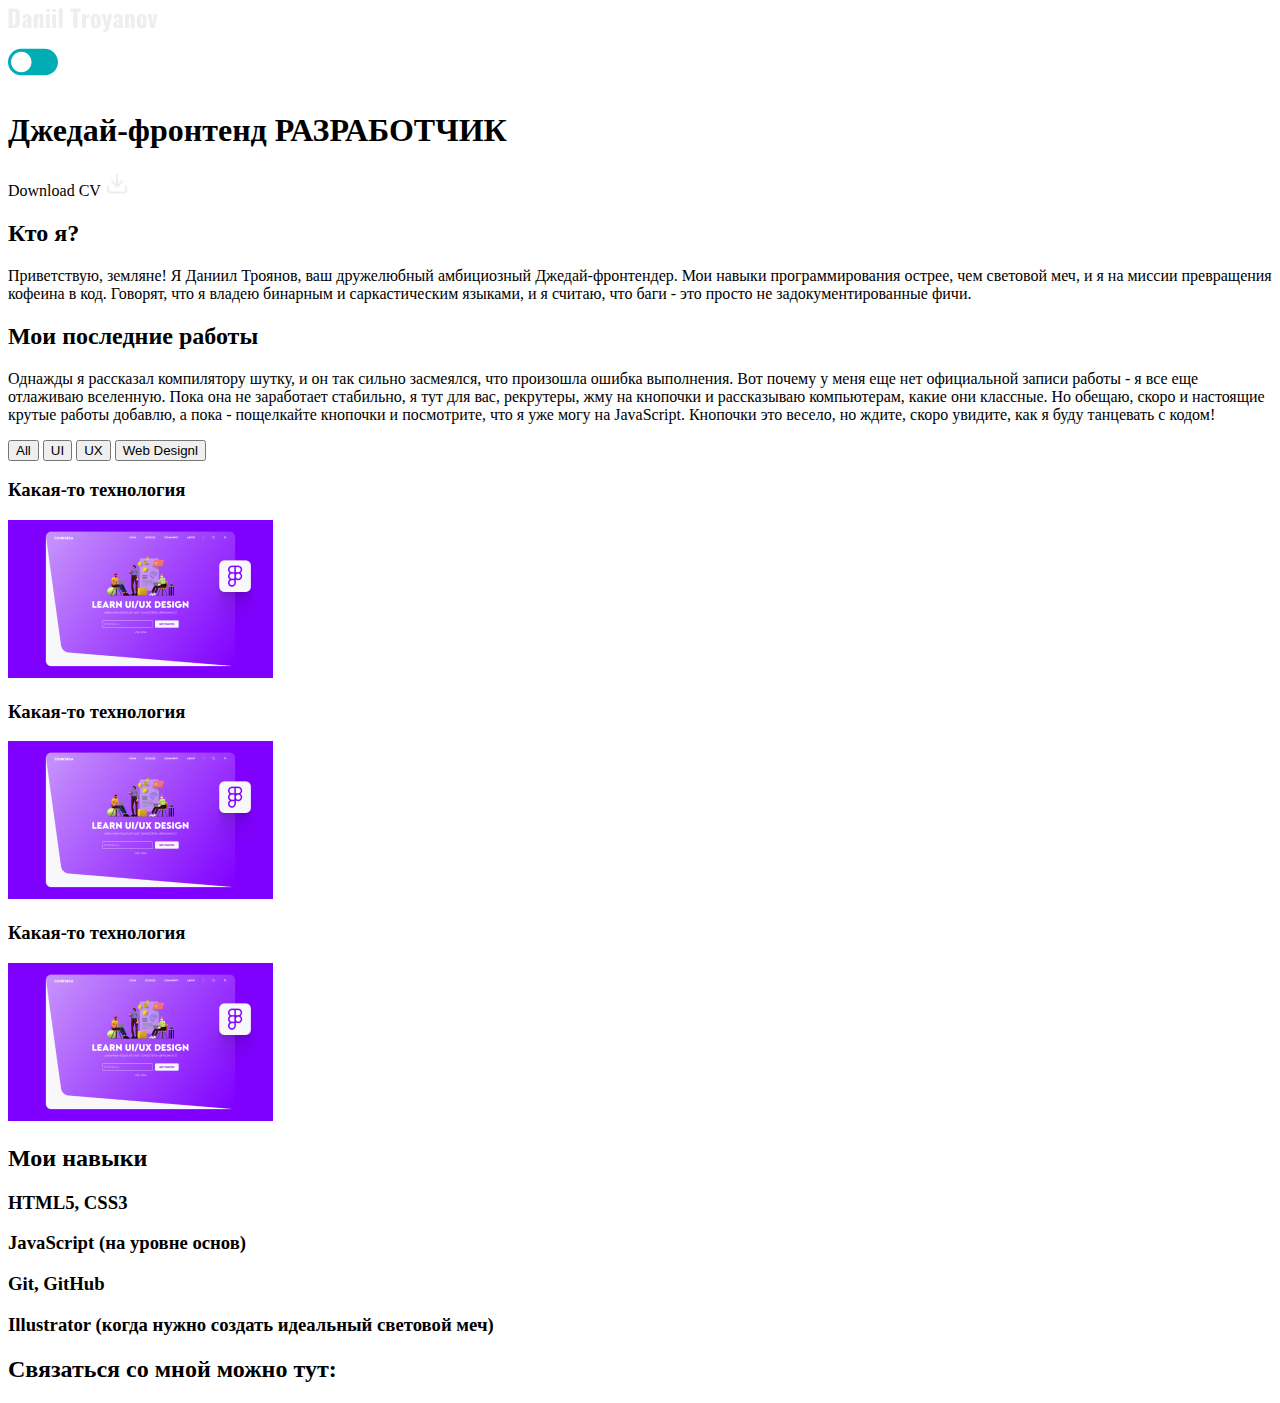
==== index.html @ 3c34bb71 "fix: edit errors validator" ====
<!DOCTYPE html>
<html lang="en">
  <head>
    <meta charset="UTF-8">
    <meta name="viewport" content="width=device-width, initial-scale=1.0">
    <title>Daniil Troyanov</title>
  </head>
  <body>
    <header class="header">
      <div class="container">
        <div class="header__top">
          <div class="header__logo">
              <svg
                class="header__logo-img"
                width="150"
                height="25"
                viewBox="0 0 150 25"
                fill="none"
                xmlns="http://www.w3.org/2000/svg"
              >
                <path
                  d="M0.44 20V0.559999H5.36C7.056 0.559999 8.376 0.775999 9.32 1.208C10.264 1.624 10.928 2.288 11.312 3.2C11.696 4.096 11.888 5.264 11.888 6.704V13.76C11.888 15.216 11.696 16.408 11.312 17.336C10.928 18.248 10.264 18.92 9.32 19.352C8.392 19.784 7.088 20 5.408 20H0.44ZM4.736 17.024H5.408C6.064 17.024 6.536 16.928 6.824 16.736C7.112 16.544 7.288 16.256 7.352 15.872C7.432 15.488 7.472 15.008 7.472 14.432V5.96C7.472 5.384 7.424 4.92 7.328 4.568C7.248 4.216 7.064 3.96 6.776 3.8C6.488 3.64 6.024 3.56 5.384 3.56H4.736V17.024ZM17.1425 20.24C16.4385 20.24 15.8465 20.072 15.3665 19.736C14.8865 19.4 14.5265 18.976 14.2865 18.464C14.0465 17.936 13.9265 17.4 13.9265 16.856C13.9265 15.992 14.0945 15.264 14.4305 14.672C14.7825 14.08 15.2385 13.584 15.7985 13.184C16.3585 12.784 16.9745 12.448 17.6465 12.176C18.3185 11.888 18.9825 11.632 19.6385 11.408V10.016C19.6385 9.776 19.6145 9.568 19.5665 9.392C19.5185 9.2 19.4385 9.056 19.3265 8.96C19.2145 8.848 19.0465 8.792 18.8225 8.792C18.5985 8.792 18.4225 8.84 18.2945 8.936C18.1825 9.032 18.1025 9.168 18.0545 9.344C18.0065 9.504 17.9745 9.688 17.9585 9.896L17.8625 10.904L14.2145 10.76C14.2945 9.096 14.7345 7.872 15.5345 7.088C16.3505 6.288 17.5665 5.888 19.1825 5.888C20.5905 5.888 21.6385 6.28 22.3265 7.064C23.0305 7.832 23.3825 8.832 23.3825 10.064V16.544C23.3825 17.12 23.3905 17.624 23.4065 18.056C23.4385 18.488 23.4705 18.864 23.5025 19.184C23.5505 19.504 23.5905 19.776 23.6225 20H20.1185C20.0705 19.632 20.0145 19.232 19.9505 18.8C19.8865 18.368 19.8385 18.112 19.8065 18.032C19.6465 18.608 19.3425 19.12 18.8945 19.568C18.4625 20.016 17.8785 20.24 17.1425 20.24ZM18.5345 17.6C18.6945 17.6 18.8385 17.568 18.9665 17.504C19.1105 17.44 19.2385 17.352 19.3505 17.24C19.4625 17.128 19.5585 17.016 19.6385 16.904V13.112C19.3185 13.304 19.0225 13.504 18.7505 13.712C18.4785 13.904 18.2465 14.12 18.0545 14.36C17.8625 14.6 17.7105 14.864 17.5985 15.152C17.5025 15.424 17.4545 15.736 17.4545 16.088C17.4545 16.552 17.5505 16.92 17.7425 17.192C17.9345 17.464 18.1985 17.6 18.5345 17.6ZM25.7006 20V6.128H29.6126V7.52C30.1246 7.008 30.6526 6.608 31.1966 6.32C31.7566 6.032 32.3406 5.888 32.9486 5.888C33.5246 5.888 33.9966 6.032 34.3646 6.32C34.7486 6.592 35.0366 6.976 35.2286 7.472C35.4206 7.952 35.5166 8.504 35.5166 9.128V20H31.6286V9.68C31.6286 9.344 31.5726 9.088 31.4606 8.912C31.3486 8.736 31.1406 8.648 30.8366 8.648C30.6766 8.648 30.4846 8.696 30.2606 8.792C30.0526 8.872 29.8366 8.992 29.6126 9.152V20H25.7006ZM37.8886 20V6.128H41.8006V20H37.8886ZM37.8646 3.776V1.064H41.8006V3.776H37.8646ZM44.2402 20V6.128H48.1522V20H44.2402ZM44.2162 3.776V1.064H48.1522V3.776H44.2162ZM50.7358 20V0.559999H54.6238V20H50.7358ZM65.2623 20V3.752H62.3343V0.559999H72.4863V3.752H69.5823V20H65.2623ZM74.0298 20V6.128H77.9418V8.432C78.3898 7.632 78.8378 7.024 79.2858 6.608C79.7338 6.176 80.2778 5.96 80.9178 5.96C81.0458 5.96 81.1578 5.968 81.2538 5.984C81.3498 5.984 81.4378 6 81.5178 6.032V9.92C81.3418 9.84 81.1418 9.776 80.9178 9.728C80.7098 9.664 80.4858 9.632 80.2458 9.632C79.7978 9.632 79.3818 9.752 78.9978 9.992C78.6138 10.232 78.2618 10.56 77.9418 10.976V20H74.0298ZM87.7293 20.24C86.7373 20.24 85.8733 20.072 85.1373 19.736C84.4173 19.4 83.8573 18.896 83.4573 18.224C83.0733 17.552 82.8813 16.712 82.8813 15.704V10.424C82.8813 9.416 83.0733 8.576 83.4573 7.904C83.8573 7.232 84.4173 6.728 85.1373 6.392C85.8733 6.056 86.7373 5.888 87.7293 5.888C88.7213 5.888 89.5773 6.056 90.2973 6.392C91.0333 6.728 91.6013 7.232 92.0013 7.904C92.4013 8.576 92.6013 9.416 92.6013 10.424V15.704C92.6013 16.712 92.4013 17.552 92.0013 18.224C91.6013 18.896 91.0333 19.4 90.2973 19.736C89.5773 20.072 88.7213 20.24 87.7293 20.24ZM87.7533 17.648C88.0093 17.648 88.2093 17.584 88.3533 17.456C88.4973 17.312 88.5933 17.12 88.6413 16.88C88.7053 16.624 88.7373 16.32 88.7373 15.968V10.16C88.7373 9.808 88.7053 9.512 88.6413 9.272C88.5933 9.016 88.4973 8.824 88.3533 8.696C88.2093 8.552 88.0093 8.48 87.7533 8.48C87.4973 8.48 87.2973 8.552 87.1533 8.696C87.0093 8.824 86.9053 9.016 86.8413 9.272C86.7773 9.512 86.7453 9.808 86.7453 10.16V15.968C86.7453 16.32 86.7773 16.624 86.8413 16.88C86.9053 17.12 87.0093 17.312 87.1533 17.456C87.2973 17.584 87.4973 17.648 87.7533 17.648ZM95.1549 24.032V21.32C95.6509 21.32 96.0589 21.288 96.3789 21.224C96.7149 21.16 96.9629 21.04 97.1229 20.864C97.2989 20.688 97.3869 20.448 97.3869 20.144C97.3869 19.872 97.3389 19.544 97.2429 19.16C97.1469 18.76 97.0269 18.312 96.8829 17.816L93.6189 6.128H97.2909L99.0429 14.144L100.363 6.128H104.059L100.867 20.336C100.659 21.296 100.331 22.04 99.8829 22.568C99.4349 23.112 98.8829 23.488 98.2269 23.696C97.5869 23.92 96.8589 24.032 96.0429 24.032H95.1549ZM108.385 20.24C107.681 20.24 107.089 20.072 106.609 19.736C106.129 19.4 105.769 18.976 105.529 18.464C105.289 17.936 105.169 17.4 105.169 16.856C105.169 15.992 105.337 15.264 105.673 14.672C106.025 14.08 106.481 13.584 107.041 13.184C107.601 12.784 108.217 12.448 108.889 12.176C109.561 11.888 110.225 11.632 110.881 11.408V10.016C110.881 9.776 110.857 9.568 110.809 9.392C110.761 9.2 110.681 9.056 110.569 8.96C110.457 8.848 110.289 8.792 110.065 8.792C109.841 8.792 109.665 8.84 109.537 8.936C109.425 9.032 109.345 9.168 109.297 9.344C109.249 9.504 109.217 9.688 109.201 9.896L109.105 10.904L105.457 10.76C105.537 9.096 105.977 7.872 106.777 7.088C107.593 6.288 108.809 5.888 110.425 5.888C111.833 5.888 112.881 6.28 113.569 7.064C114.273 7.832 114.625 8.832 114.625 10.064V16.544C114.625 17.12 114.633 17.624 114.649 18.056C114.681 18.488 114.713 18.864 114.745 19.184C114.793 19.504 114.833 19.776 114.865 20H111.361C111.313 19.632 111.257 19.232 111.193 18.8C111.129 18.368 111.081 18.112 111.049 18.032C110.889 18.608 110.585 19.12 110.137 19.568C109.705 20.016 109.121 20.24 108.385 20.24ZM109.777 17.6C109.937 17.6 110.081 17.568 110.209 17.504C110.353 17.44 110.481 17.352 110.593 17.24C110.705 17.128 110.801 17.016 110.881 16.904V13.112C110.561 13.304 110.265 13.504 109.993 13.712C109.721 13.904 109.489 14.12 109.297 14.36C109.105 14.6 108.953 14.864 108.841 15.152C108.745 15.424 108.697 15.736 108.697 16.088C108.697 16.552 108.793 16.92 108.985 17.192C109.177 17.464 109.441 17.6 109.777 17.6ZM116.943 20V6.128H120.855V7.52C121.367 7.008 121.895 6.608 122.439 6.32C122.999 6.032 123.583 5.888 124.191 5.888C124.767 5.888 125.239 6.032 125.607 6.32C125.991 6.592 126.279 6.976 126.471 7.472C126.663 7.952 126.759 8.504 126.759 9.128V20H122.871V9.68C122.871 9.344 122.815 9.088 122.703 8.912C122.591 8.736 122.383 8.648 122.079 8.648C121.919 8.648 121.727 8.696 121.503 8.792C121.295 8.872 121.079 8.992 120.855 9.152V20H116.943ZM133.667 20.24C132.675 20.24 131.811 20.072 131.075 19.736C130.355 19.4 129.795 18.896 129.395 18.224C129.011 17.552 128.819 16.712 128.819 15.704V10.424C128.819 9.416 129.011 8.576 129.395 7.904C129.795 7.232 130.355 6.728 131.075 6.392C131.811 6.056 132.675 5.888 133.667 5.888C134.659 5.888 135.515 6.056 136.235 6.392C136.971 6.728 137.539 7.232 137.939 7.904C138.339 8.576 138.539 9.416 138.539 10.424V15.704C138.539 16.712 138.339 17.552 137.939 18.224C137.539 18.896 136.971 19.4 136.235 19.736C135.515 20.072 134.659 20.24 133.667 20.24ZM133.691 17.648C133.947 17.648 134.147 17.584 134.291 17.456C134.435 17.312 134.531 17.12 134.579 16.88C134.643 16.624 134.675 16.32 134.675 15.968V10.16C134.675 9.808 134.643 9.512 134.579 9.272C134.531 9.016 134.435 8.824 134.291 8.696C134.147 8.552 133.947 8.48 133.691 8.48C133.435 8.48 133.235 8.552 133.091 8.696C132.947 8.824 132.843 9.016 132.779 9.272C132.715 9.512 132.683 9.808 132.683 10.16V15.968C132.683 16.32 132.715 16.624 132.779 16.88C132.843 17.12 132.947 17.312 133.091 17.456C133.235 17.584 133.435 17.648 133.691 17.648ZM142.508 20L139.724 6.128H143.468L144.62 14.984L145.676 6.128H149.42L146.564 20H142.508Z"
                  fill="#EEEEEE"
                />
              </svg>
          </div>
          <nav class="header__nav">
     
          </nav>
          <div class="header__theme-switcher">
            <svg
              class="header__theme-icon"
              fill="#00ADB5"
              height="50px"
              width="50px"
              version="1.1"
              id="Layer_1"
              xmlns="http://www.w3.org/2000/svg"
              xmlns:xlink="http://www.w3.org/1999/xlink"
              viewBox="0 0 483.5 483.5"
              xml:space="preserve"
            >
              <g id="SVGRepo_bgCarrier" stroke-width="0"></g>
              <g
                id="SVGRepo_tracerCarrier"
                stroke-linecap="round"
                stroke-linejoin="round"
              ></g>
              <g id="SVGRepo_iconCarrier">
                <path
                  d="M354.75,113h-227.5C56.946,113.827,0,171.258,0,241.75s56.946,127.923,127.25,128.731c0,0.019,227.5,0.019,227.5,0.019 c70.993,0,128.75-57.757,128.75-128.75S425.743,113,354.75,113z M128.75,340.5C74.299,340.5,30,296.201,30,241.75 S74.299,143,128.75,143s98.75,44.299,98.75,98.75S183.201,340.5,128.75,340.5z"
                ></path>
              </g>
            </svg>
          </div>
        </div>
      </div>
    </header>
    <main class="main">
      <div class="container">
        <section class="about">
          <h1 class="about__title">
            Джедай&#8209;фронтенд
            <span class="about__title-decoration">РАЗРАБОТЧИК</span>
          </h1>
          <div class="about__link">
   
              Download CV
              <span class="about__link-decoration">
                <svg
                  class="about__link-img"
                  width="24"
                  height="25"
                  viewBox="0 0 24 25"
                  fill="none"
                  xmlns="http://www.w3.org/2000/svg"
                >
                  <path
                    d="M21 15.5V19.5C21 20.0304 20.7893 20.5391 20.4142 20.9142C20.0391 21.2893 19.5304 21.5 19 21.5H5C4.46957 21.5 3.96086 21.2893 3.58579 20.9142C3.21071 20.5391 3 20.0304 3 19.5V15.5"
                    stroke="#EEEEEE"
                    stroke-width="2"
                    stroke-linecap="round"
                    stroke-linejoin="round"
                  />
                  <path
                    d="M7 10.5L12 15.5L17 10.5"
                    stroke="#EEEEEE"
                    stroke-width="2"
                    stroke-linecap="round"
                    stroke-linejoin="round"
                  />
                  <path
                    d="M12 15.5V3.5"
                    stroke="#EEEEEE"
                    stroke-width="2"
                    stroke-linecap="round"
                    stroke-linejoin="round"
                  />
                </svg>
              </span>
          
          </div>
          <div class="about__info">
           
          </div>
        </section>
      </div>
      <div class="container" id="down">
        <section class="bio">
          <h2 class="bio__title">Кто я?</h2>
          <p class="bio__info">Приветствую, земляне! Я Даниил Троянов, ваш дружелюбный амбициозный Джедай&#8209;фронтендер. Мои навыки программирования острее, чем световой меч, и я на миссии превращения кофеина в код. Говорят, что я владею бинарным и саркастическим языками, и я считаю, что баги - это просто не задокументированные фичи.</p>
        </section>
      </div>
      <section class="work">
        <div class="container">
          <h2 class="works__title">
            Мои последние <span class="works__title-decoration">работы</span>
          </h2>
          <p class="works__disc">Однажды я рассказал компилятору шутку, и он так сильно засмеялся, что произошла ошибка выполнения. Вот почему у меня еще нет официальной записи работы - я все еще отлаживаю вселенную. Пока она не заработает стабильно, я тут для вас, рекрутеры, жму на кнопочки и рассказываю компьютерам, какие они классные. Но обещаю, скоро и настоящие крутые работы добавлю, а пока &#8209; <span class="works__dics-decoration">пощелкайте кнопочки</span> и посмотрите, что я уже могу на JavaScript. Кнопочки это весело, но ждите, скоро увидите, как я буду танцевать с кодом!</p>
          <button class="work__btn active" type="button">All</button>
          <button class="work__btn" type="button">UI</button>
          <button class="work__btn" type="button">UX</button>
          <button class="work__btn" type="button">Web Designl</button>
          <div class="works__container">
            <div class="works__container-element">
              <h3 class="works__container-title">Какая-то технология</h3>
              <img src="./img/work1.png" alt="work1">
            </div>
            <div class="works__container-element">
              <h3 class="works__container-title">Какая-то технология</h3>
              <img src="./img/work1.png" alt="work1">
            </div>
            <div class="works__container-element">
              <h3 class="works__container-title">Какая-то технология</h3>
              <img src="./img/work1.png" alt="work1">
            </div>
          </div>
        </div>
      </section>
      <section class="skills">
        <div class="container">
          <h2 class="skills__tiltle">Мои навыки</h2>
          <h3 class="skilss__disc">HTML5, CSS3</h3>
          <div class="skills__info">
            <div class="skills__info-elm"></div>
          </div>
          <h3 class="skilss__disc">JavaScript (на уровне основ)</h3>
          <div class="skills__info">
            <div class="skills__info-elm"></div>
          </div>
          <h3 class="skilss__disc">Git, GitHub</h3>
          <div class="skills__info">
            <div class="skills__info-elm"></div>
          </div>
          <h3 class="skilss__disc">
            Illustrator (когда нужно создать идеальный световой меч)
          </h3>
          <div class="skills__info">
            <div class="skills__info-elm"></div>
          </div>
        </div>
      </section>
    </main>
    <footer class="footer">
      <div class="container">
        <h2 class="footer__title">Связаться со мной можно тут:</h2>
      
      </div>
    </footer>
  </body>
</html>
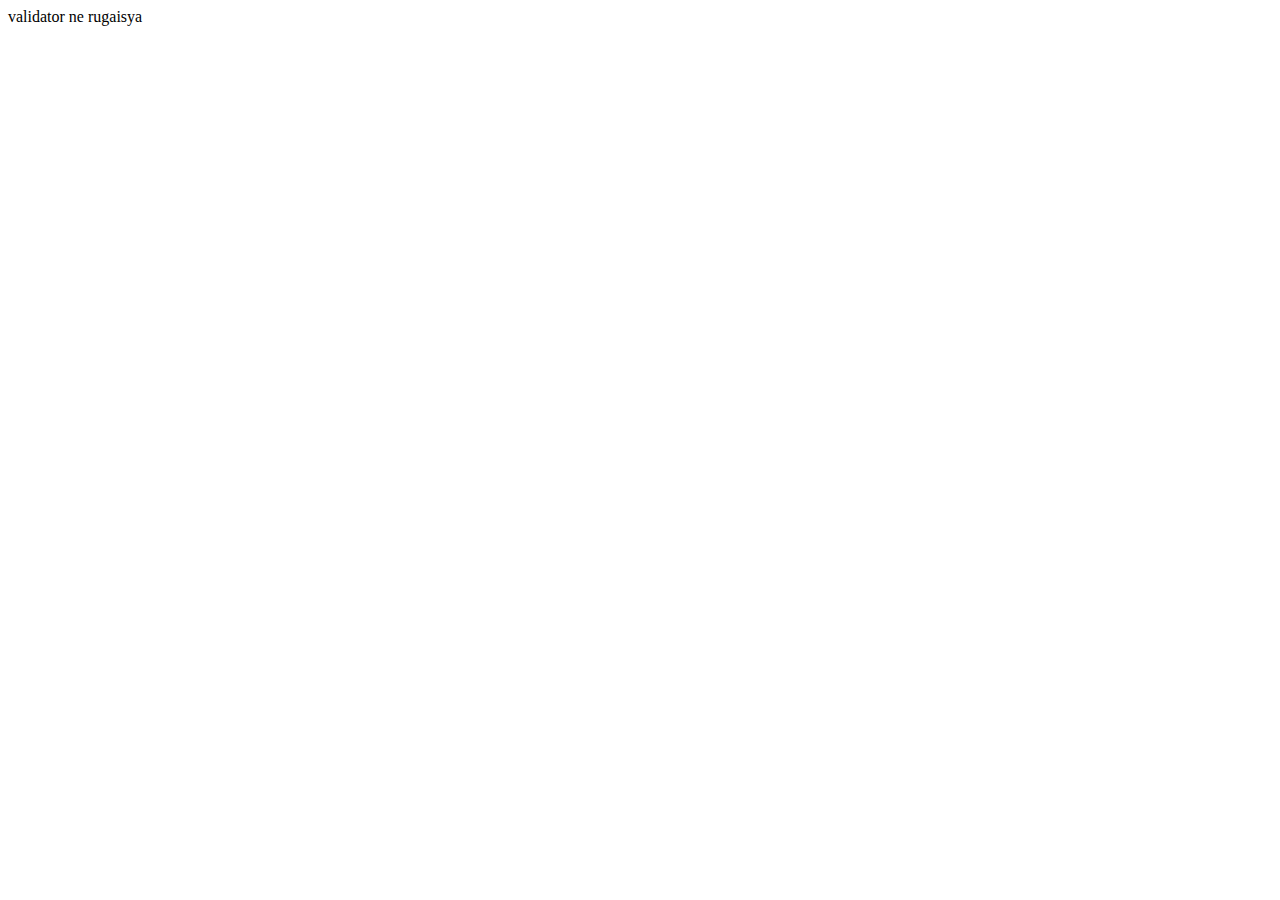
==== commit fbff3624: "fix: edit errors validator" ====
--- a/index.html
+++ b/index.html
@@ -1,171 +1,11 @@
 <!DOCTYPE html>
 <html lang="en">
-  <head>
-    <meta charset="UTF-8">
-    <meta name="viewport" content="width=device-width, initial-scale=1.0">
-    <title>Daniil Troyanov</title>
-  </head>
-  <body>
-    <header class="header">
-      <div class="container">
-        <div class="header__top">
-          <div class="header__logo">
-              <svg
-                class="header__logo-img"
-                width="150"
-                height="25"
-                viewBox="0 0 150 25"
-                fill="none"
-                xmlns="http://www.w3.org/2000/svg"
-              >
-                <path
-                  d="M0.44 20V0.559999H5.36C7.056 0.559999 8.376 0.775999 9.32 1.208C10.264 1.624 10.928 2.288 11.312 3.2C11.696 4.096 11.888 5.264 11.888 6.704V13.76C11.888 15.216 11.696 16.408 11.312 17.336C10.928 18.248 10.264 18.92 9.32 19.352C8.392 19.784 7.088 20 5.408 20H0.44ZM4.736 17.024H5.408C6.064 17.024 6.536 16.928 6.824 16.736C7.112 16.544 7.288 16.256 7.352 15.872C7.432 15.488 7.472 15.008 7.472 14.432V5.96C7.472 5.384 7.424 4.92 7.328 4.568C7.248 4.216 7.064 3.96 6.776 3.8C6.488 3.64 6.024 3.56 5.384 3.56H4.736V17.024ZM17.1425 20.24C16.4385 20.24 15.8465 20.072 15.3665 19.736C14.8865 19.4 14.5265 18.976 14.2865 18.464C14.0465 17.936 13.9265 17.4 13.9265 16.856C13.9265 15.992 14.0945 15.264 14.4305 14.672C14.7825 14.08 15.2385 13.584 15.7985 13.184C16.3585 12.784 16.9745 12.448 17.6465 12.176C18.3185 11.888 18.9825 11.632 19.6385 11.408V10.016C19.6385 9.776 19.6145 9.568 19.5665 9.392C19.5185 9.2 19.4385 9.056 19.3265 8.96C19.2145 8.848 19.0465 8.792 18.8225 8.792C18.5985 8.792 18.4225 8.84 18.2945 8.936C18.1825 9.032 18.1025 9.168 18.0545 9.344C18.0065 9.504 17.9745 9.688 17.9585 9.896L17.8625 10.904L14.2145 10.76C14.2945 9.096 14.7345 7.872 15.5345 7.088C16.3505 6.288 17.5665 5.888 19.1825 5.888C20.5905 5.888 21.6385 6.28 22.3265 7.064C23.0305 7.832 23.3825 8.832 23.3825 10.064V16.544C23.3825 17.12 23.3905 17.624 23.4065 18.056C23.4385 18.488 23.4705 18.864 23.5025 19.184C23.5505 19.504 23.5905 19.776 23.6225 20H20.1185C20.0705 19.632 20.0145 19.232 19.9505 18.8C19.8865 18.368 19.8385 18.112 19.8065 18.032C19.6465 18.608 19.3425 19.12 18.8945 19.568C18.4625 20.016 17.8785 20.24 17.1425 20.24ZM18.5345 17.6C18.6945 17.6 18.8385 17.568 18.9665 17.504C19.1105 17.44 19.2385 17.352 19.3505 17.24C19.4625 17.128 19.5585 17.016 19.6385 16.904V13.112C19.3185 13.304 19.0225 13.504 18.7505 13.712C18.4785 13.904 18.2465 14.12 18.0545 14.36C17.8625 14.6 17.7105 14.864 17.5985 15.152C17.5025 15.424 17.4545 15.736 17.4545 16.088C17.4545 16.552 17.5505 16.92 17.7425 17.192C17.9345 17.464 18.1985 17.6 18.5345 17.6ZM25.7006 20V6.128H29.6126V7.52C30.1246 7.008 30.6526 6.608 31.1966 6.32C31.7566 6.032 32.3406 5.888 32.9486 5.888C33.5246 5.888 33.9966 6.032 34.3646 6.32C34.7486 6.592 35.0366 6.976 35.2286 7.472C35.4206 7.952 35.5166 8.504 35.5166 9.128V20H31.6286V9.68C31.6286 9.344 31.5726 9.088 31.4606 8.912C31.3486 8.736 31.1406 8.648 30.8366 8.648C30.6766 8.648 30.4846 8.696 30.2606 8.792C30.0526 8.872 29.8366 8.992 29.6126 9.152V20H25.7006ZM37.8886 20V6.128H41.8006V20H37.8886ZM37.8646 3.776V1.064H41.8006V3.776H37.8646ZM44.2402 20V6.128H48.1522V20H44.2402ZM44.2162 3.776V1.064H48.1522V3.776H44.2162ZM50.7358 20V0.559999H54.6238V20H50.7358ZM65.2623 20V3.752H62.3343V0.559999H72.4863V3.752H69.5823V20H65.2623ZM74.0298 20V6.128H77.9418V8.432C78.3898 7.632 78.8378 7.024 79.2858 6.608C79.7338 6.176 80.2778 5.96 80.9178 5.96C81.0458 5.96 81.1578 5.968 81.2538 5.984C81.3498 5.984 81.4378 6 81.5178 6.032V9.92C81.3418 9.84 81.1418 9.776 80.9178 9.728C80.7098 9.664 80.4858 9.632 80.2458 9.632C79.7978 9.632 79.3818 9.752 78.9978 9.992C78.6138 10.232 78.2618 10.56 77.9418 10.976V20H74.0298ZM87.7293 20.24C86.7373 20.24 85.8733 20.072 85.1373 19.736C84.4173 19.4 83.8573 18.896 83.4573 18.224C83.0733 17.552 82.8813 16.712 82.8813 15.704V10.424C82.8813 9.416 83.0733 8.576 83.4573 7.904C83.8573 7.232 84.4173 6.728 85.1373 6.392C85.8733 6.056 86.7373 5.888 87.7293 5.888C88.7213 5.888 89.5773 6.056 90.2973 6.392C91.0333 6.728 91.6013 7.232 92.0013 7.904C92.4013 8.576 92.6013 9.416 92.6013 10.424V15.704C92.6013 16.712 92.4013 17.552 92.0013 18.224C91.6013 18.896 91.0333 19.4 90.2973 19.736C89.5773 20.072 88.7213 20.24 87.7293 20.24ZM87.7533 17.648C88.0093 17.648 88.2093 17.584 88.3533 17.456C88.4973 17.312 88.5933 17.12 88.6413 16.88C88.7053 16.624 88.7373 16.32 88.7373 15.968V10.16C88.7373 9.808 88.7053 9.512 88.6413 9.272C88.5933 9.016 88.4973 8.824 88.3533 8.696C88.2093 8.552 88.0093 8.48 87.7533 8.48C87.4973 8.48 87.2973 8.552 87.1533 8.696C87.0093 8.824 86.9053 9.016 86.8413 9.272C86.7773 9.512 86.7453 9.808 86.7453 10.16V15.968C86.7453 16.32 86.7773 16.624 86.8413 16.88C86.9053 17.12 87.0093 17.312 87.1533 17.456C87.2973 17.584 87.4973 17.648 87.7533 17.648ZM95.1549 24.032V21.32C95.6509 21.32 96.0589 21.288 96.3789 21.224C96.7149 21.16 96.9629 21.04 97.1229 20.864C97.2989 20.688 97.3869 20.448 97.3869 20.144C97.3869 19.872 97.3389 19.544 97.2429 19.16C97.1469 18.76 97.0269 18.312 96.8829 17.816L93.6189 6.128H97.2909L99.0429 14.144L100.363 6.128H104.059L100.867 20.336C100.659 21.296 100.331 22.04 99.8829 22.568C99.4349 23.112 98.8829 23.488 98.2269 23.696C97.5869 23.92 96.8589 24.032 96.0429 24.032H95.1549ZM108.385 20.24C107.681 20.24 107.089 20.072 106.609 19.736C106.129 19.4 105.769 18.976 105.529 18.464C105.289 17.936 105.169 17.4 105.169 16.856C105.169 15.992 105.337 15.264 105.673 14.672C106.025 14.08 106.481 13.584 107.041 13.184C107.601 12.784 108.217 12.448 108.889 12.176C109.561 11.888 110.225 11.632 110.881 11.408V10.016C110.881 9.776 110.857 9.568 110.809 9.392C110.761 9.2 110.681 9.056 110.569 8.96C110.457 8.848 110.289 8.792 110.065 8.792C109.841 8.792 109.665 8.84 109.537 8.936C109.425 9.032 109.345 9.168 109.297 9.344C109.249 9.504 109.217 9.688 109.201 9.896L109.105 10.904L105.457 10.76C105.537 9.096 105.977 7.872 106.777 7.088C107.593 6.288 108.809 5.888 110.425 5.888C111.833 5.888 112.881 6.28 113.569 7.064C114.273 7.832 114.625 8.832 114.625 10.064V16.544C114.625 17.12 114.633 17.624 114.649 18.056C114.681 18.488 114.713 18.864 114.745 19.184C114.793 19.504 114.833 19.776 114.865 20H111.361C111.313 19.632 111.257 19.232 111.193 18.8C111.129 18.368 111.081 18.112 111.049 18.032C110.889 18.608 110.585 19.12 110.137 19.568C109.705 20.016 109.121 20.24 108.385 20.24ZM109.777 17.6C109.937 17.6 110.081 17.568 110.209 17.504C110.353 17.44 110.481 17.352 110.593 17.24C110.705 17.128 110.801 17.016 110.881 16.904V13.112C110.561 13.304 110.265 13.504 109.993 13.712C109.721 13.904 109.489 14.12 109.297 14.36C109.105 14.6 108.953 14.864 108.841 15.152C108.745 15.424 108.697 15.736 108.697 16.088C108.697 16.552 108.793 16.92 108.985 17.192C109.177 17.464 109.441 17.6 109.777 17.6ZM116.943 20V6.128H120.855V7.52C121.367 7.008 121.895 6.608 122.439 6.32C122.999 6.032 123.583 5.888 124.191 5.888C124.767 5.888 125.239 6.032 125.607 6.32C125.991 6.592 126.279 6.976 126.471 7.472C126.663 7.952 126.759 8.504 126.759 9.128V20H122.871V9.68C122.871 9.344 122.815 9.088 122.703 8.912C122.591 8.736 122.383 8.648 122.079 8.648C121.919 8.648 121.727 8.696 121.503 8.792C121.295 8.872 121.079 8.992 120.855 9.152V20H116.943ZM133.667 20.24C132.675 20.24 131.811 20.072 131.075 19.736C130.355 19.4 129.795 18.896 129.395 18.224C129.011 17.552 128.819 16.712 128.819 15.704V10.424C128.819 9.416 129.011 8.576 129.395 7.904C129.795 7.232 130.355 6.728 131.075 6.392C131.811 6.056 132.675 5.888 133.667 5.888C134.659 5.888 135.515 6.056 136.235 6.392C136.971 6.728 137.539 7.232 137.939 7.904C138.339 8.576 138.539 9.416 138.539 10.424V15.704C138.539 16.712 138.339 17.552 137.939 18.224C137.539 18.896 136.971 19.4 136.235 19.736C135.515 20.072 134.659 20.24 133.667 20.24ZM133.691 17.648C133.947 17.648 134.147 17.584 134.291 17.456C134.435 17.312 134.531 17.12 134.579 16.88C134.643 16.624 134.675 16.32 134.675 15.968V10.16C134.675 9.808 134.643 9.512 134.579 9.272C134.531 9.016 134.435 8.824 134.291 8.696C134.147 8.552 133.947 8.48 133.691 8.48C133.435 8.48 133.235 8.552 133.091 8.696C132.947 8.824 132.843 9.016 132.779 9.272C132.715 9.512 132.683 9.808 132.683 10.16V15.968C132.683 16.32 132.715 16.624 132.779 16.88C132.843 17.12 132.947 17.312 133.091 17.456C133.235 17.584 133.435 17.648 133.691 17.648ZM142.508 20L139.724 6.128H143.468L144.62 14.984L145.676 6.128H149.42L146.564 20H142.508Z"
-                  fill="#EEEEEE"
-                />
-              </svg>
-          </div>
-          <nav class="header__nav">
-     
-          </nav>
-          <div class="header__theme-switcher">
-            <svg
-              class="header__theme-icon"
-              fill="#00ADB5"
-              height="50px"
-              width="50px"
-              version="1.1"
-              id="Layer_1"
-              xmlns="http://www.w3.org/2000/svg"
-              xmlns:xlink="http://www.w3.org/1999/xlink"
-              viewBox="0 0 483.5 483.5"
-              xml:space="preserve"
-            >
-              <g id="SVGRepo_bgCarrier" stroke-width="0"></g>
-              <g
-                id="SVGRepo_tracerCarrier"
-                stroke-linecap="round"
-                stroke-linejoin="round"
-              ></g>
-              <g id="SVGRepo_iconCarrier">
-                <path
-                  d="M354.75,113h-227.5C56.946,113.827,0,171.258,0,241.75s56.946,127.923,127.25,128.731c0,0.019,227.5,0.019,227.5,0.019 c70.993,0,128.75-57.757,128.75-128.75S425.743,113,354.75,113z M128.75,340.5C74.299,340.5,30,296.201,30,241.75 S74.299,143,128.75,143s98.75,44.299,98.75,98.75S183.201,340.5,128.75,340.5z"
-                ></path>
-              </g>
-            </svg>
-          </div>
-        </div>
-      </div>
-    </header>
-    <main class="main">
-      <div class="container">
-        <section class="about">
-          <h1 class="about__title">
-            Джедай&#8209;фронтенд
-            <span class="about__title-decoration">РАЗРАБОТЧИК</span>
-          </h1>
-          <div class="about__link">
-   
-              Download CV
-              <span class="about__link-decoration">
-                <svg
-                  class="about__link-img"
-                  width="24"
-                  height="25"
-                  viewBox="0 0 24 25"
-                  fill="none"
-                  xmlns="http://www.w3.org/2000/svg"
-                >
-                  <path
-                    d="M21 15.5V19.5C21 20.0304 20.7893 20.5391 20.4142 20.9142C20.0391 21.2893 19.5304 21.5 19 21.5H5C4.46957 21.5 3.96086 21.2893 3.58579 20.9142C3.21071 20.5391 3 20.0304 3 19.5V15.5"
-                    stroke="#EEEEEE"
-                    stroke-width="2"
-                    stroke-linecap="round"
-                    stroke-linejoin="round"
-                  />
-                  <path
-                    d="M7 10.5L12 15.5L17 10.5"
-                    stroke="#EEEEEE"
-                    stroke-width="2"
-                    stroke-linecap="round"
-                    stroke-linejoin="round"
-                  />
-                  <path
-                    d="M12 15.5V3.5"
-                    stroke="#EEEEEE"
-                    stroke-width="2"
-                    stroke-linecap="round"
-                    stroke-linejoin="round"
-                  />
-                </svg>
-              </span>
-          
-          </div>
-          <div class="about__info">
-           
-          </div>
-        </section>
-      </div>
-      <div class="container" id="down">
-        <section class="bio">
-          <h2 class="bio__title">Кто я?</h2>
-          <p class="bio__info">Приветствую, земляне! Я Даниил Троянов, ваш дружелюбный амбициозный Джедай&#8209;фронтендер. Мои навыки программирования острее, чем световой меч, и я на миссии превращения кофеина в код. Говорят, что я владею бинарным и саркастическим языками, и я считаю, что баги - это просто не задокументированные фичи.</p>
-        </section>
-      </div>
-      <section class="work">
-        <div class="container">
-          <h2 class="works__title">
-            Мои последние <span class="works__title-decoration">работы</span>
-          </h2>
-          <p class="works__disc">Однажды я рассказал компилятору шутку, и он так сильно засмеялся, что произошла ошибка выполнения. Вот почему у меня еще нет официальной записи работы - я все еще отлаживаю вселенную. Пока она не заработает стабильно, я тут для вас, рекрутеры, жму на кнопочки и рассказываю компьютерам, какие они классные. Но обещаю, скоро и настоящие крутые работы добавлю, а пока &#8209; <span class="works__dics-decoration">пощелкайте кнопочки</span> и посмотрите, что я уже могу на JavaScript. Кнопочки это весело, но ждите, скоро увидите, как я буду танцевать с кодом!</p>
-          <button class="work__btn active" type="button">All</button>
-          <button class="work__btn" type="button">UI</button>
-          <button class="work__btn" type="button">UX</button>
-          <button class="work__btn" type="button">Web Designl</button>
-          <div class="works__container">
-            <div class="works__container-element">
-              <h3 class="works__container-title">Какая-то технология</h3>
-              <img src="./img/work1.png" alt="work1">
-            </div>
-            <div class="works__container-element">
-              <h3 class="works__container-title">Какая-то технология</h3>
-              <img src="./img/work1.png" alt="work1">
-            </div>
-            <div class="works__container-element">
-              <h3 class="works__container-title">Какая-то технология</h3>
-              <img src="./img/work1.png" alt="work1">
-            </div>
-          </div>
-        </div>
-      </section>
-      <section class="skills">
-        <div class="container">
-          <h2 class="skills__tiltle">Мои навыки</h2>
-          <h3 class="skilss__disc">HTML5, CSS3</h3>
-          <div class="skills__info">
-            <div class="skills__info-elm"></div>
-          </div>
-          <h3 class="skilss__disc">JavaScript (на уровне основ)</h3>
-          <div class="skills__info">
-            <div class="skills__info-elm"></div>
-          </div>
-          <h3 class="skilss__disc">Git, GitHub</h3>
-          <div class="skills__info">
-            <div class="skills__info-elm"></div>
-          </div>
-          <h3 class="skilss__disc">
-            Illustrator (когда нужно создать идеальный световой меч)
-          </h3>
-          <div class="skills__info">
-            <div class="skills__info-elm"></div>
-          </div>
-        </div>
-      </section>
-    </main>
-    <footer class="footer">
-      <div class="container">
-        <h2 class="footer__title">Связаться со мной можно тут:</h2>
-      
-      </div>
-    </footer>
-  </body>
+<head>
+  <meta charset="UTF-8">
+  <meta name="viewport" content="width=device-width, initial-scale=1.0">
+  <title>Document</title>
+</head>
+<body>
+  validator ne rugaisya
+</body>
 </html>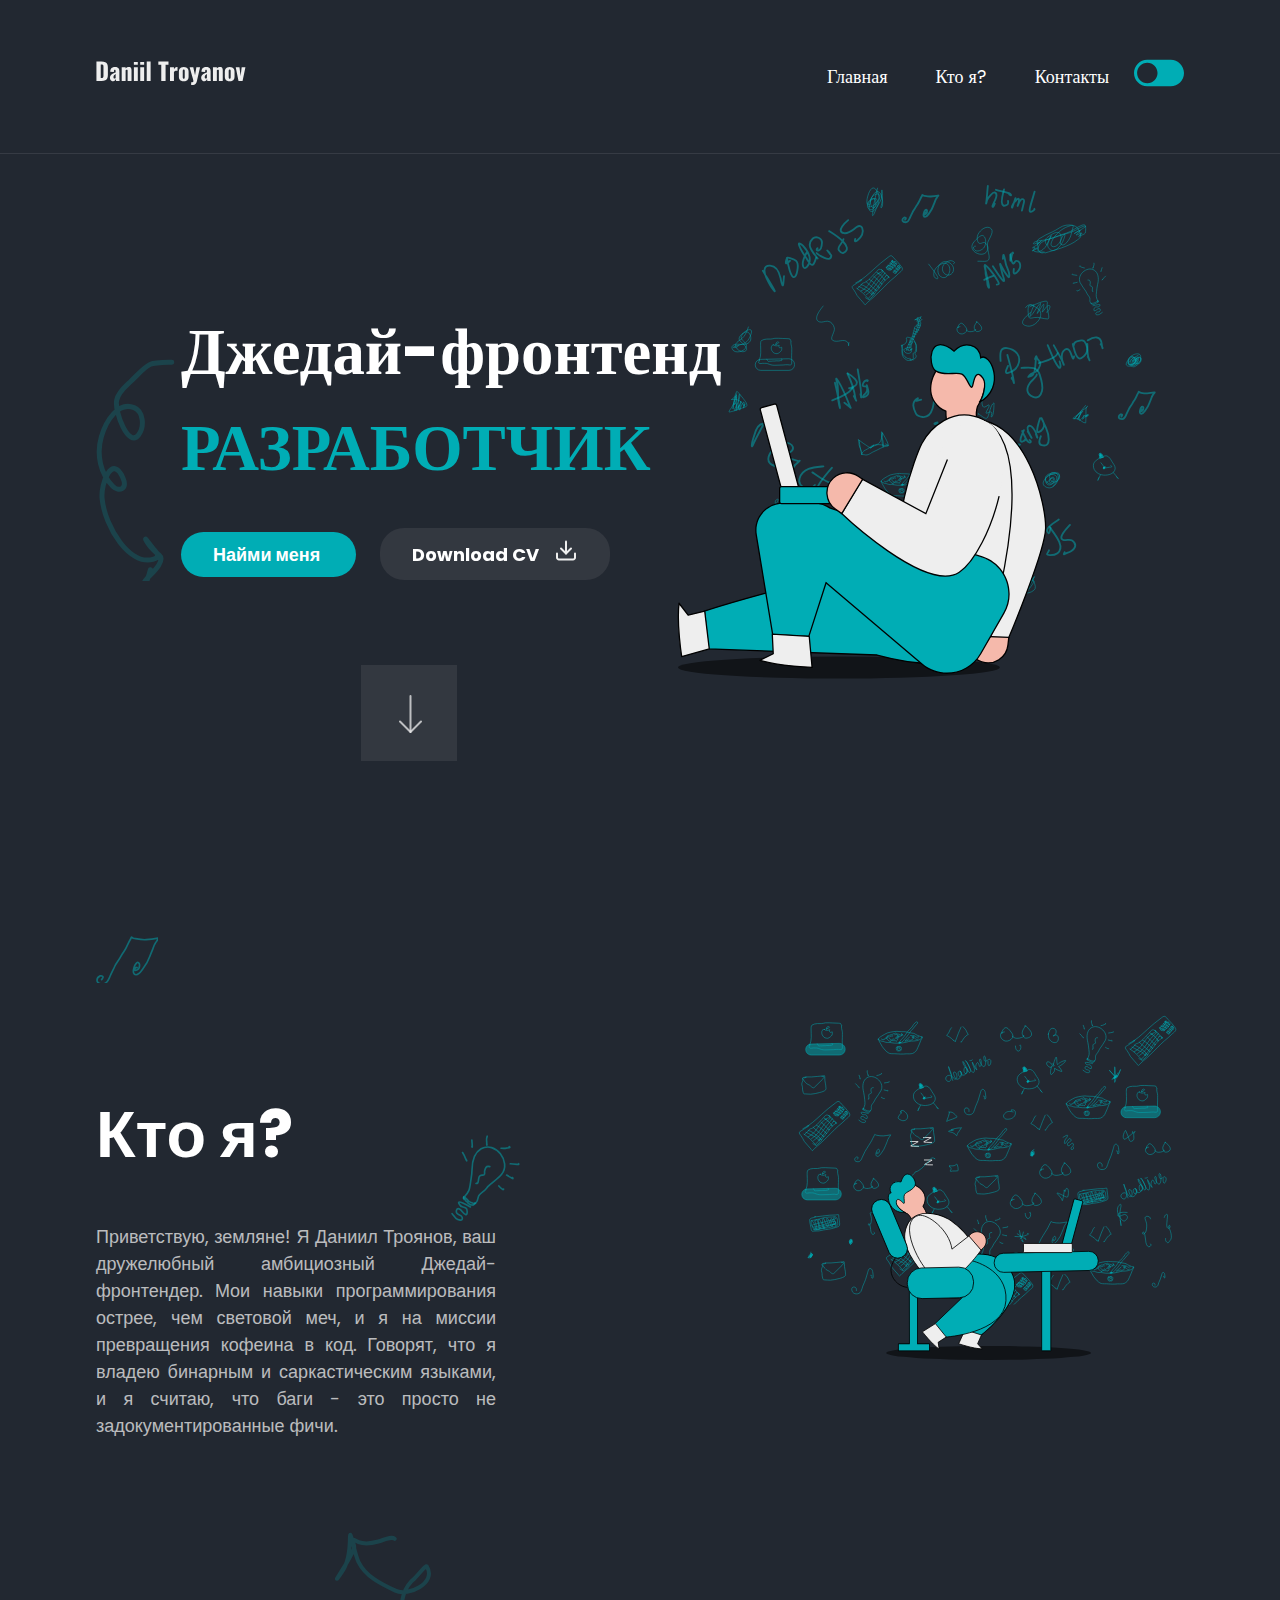
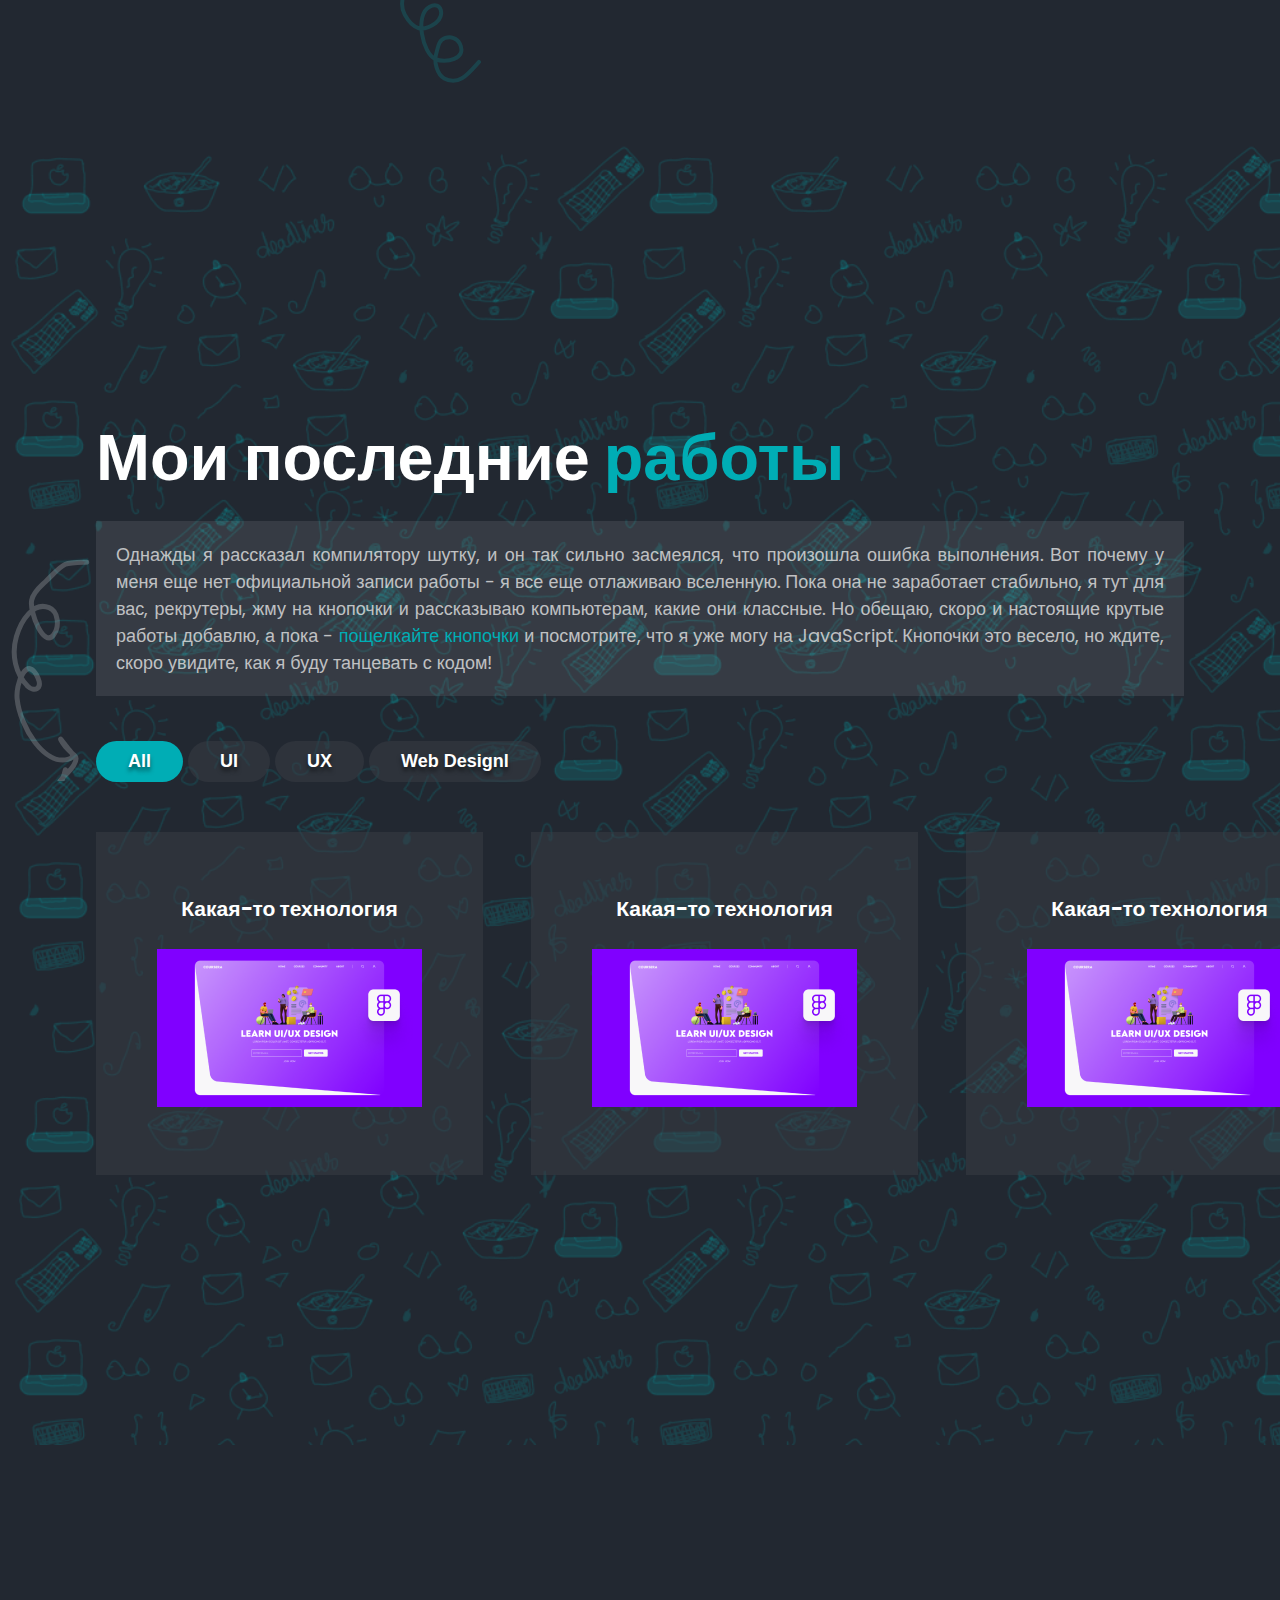
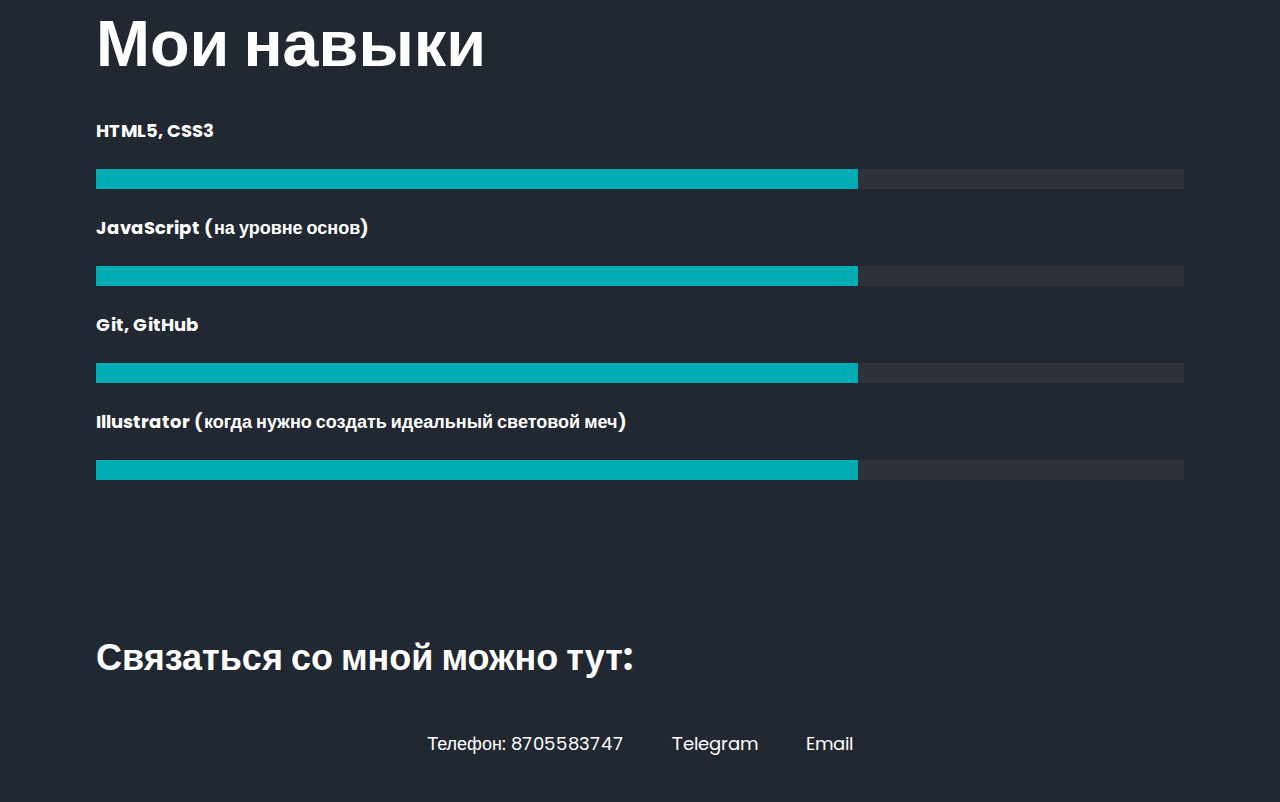
==== commit f2861ac5: "fix: edit errors validator" ====
--- a/index.html
+++ b/index.html
@@ -1,11 +1,217 @@
 <!DOCTYPE html>
 <html lang="en">
-<head>
-  <meta charset="UTF-8">
-  <meta name="viewport" content="width=device-width, initial-scale=1.0">
-  <title>Document</title>
-</head>
-<body>
-  validator ne rugaisya
-</body>
-</html>+  <head>
+    <meta charset="UTF-8">
+    <meta name="viewport" content="width=device-width, initial-scale=1.0">
+    <title>Daniil Troyanov - Джедай-фронтенд РАЗРАБОТЧИК</title>
+    <link rel="preconnect" href="https://fonts.googleapis.com">
+    <link rel="preconnect" href="https://fonts.gstatic.com" crossorigin>
+    <link href="https://fonts.googleapis.com/css2?family=Poppins:ital,wght@0,100;0,200;0,300;0,400;0,500;0,600;0,700;0,800;0,900;1,100;1,200;1,300;1,400;1,500;1,600;1,700;1,800;1,900&display=swap" rel="stylesheet">
+    <link rel="stylesheet" href="./css/style.css">
+  </head>
+  <body>
+    <header class="header">
+      <div class="container">
+        <div class="header__top">
+          <div class="header__logo">
+            <a class="header__logo-link" href="#">
+              <svg
+                class="header__logo-img"
+                width="150"
+                height="25"
+                viewBox="0 0 150 25"
+                fill="none"
+                xmlns="http://www.w3.org/2000/svg"
+              >
+                <path
+                  d="M0.44 20V0.559999H5.36C7.056 0.559999 8.376 0.775999 9.32 1.208C10.264 1.624 10.928 2.288 11.312 3.2C11.696 4.096 11.888 5.264 11.888 6.704V13.76C11.888 15.216 11.696 16.408 11.312 17.336C10.928 18.248 10.264 18.92 9.32 19.352C8.392 19.784 7.088 20 5.408 20H0.44ZM4.736 17.024H5.408C6.064 17.024 6.536 16.928 6.824 16.736C7.112 16.544 7.288 16.256 7.352 15.872C7.432 15.488 7.472 15.008 7.472 14.432V5.96C7.472 5.384 7.424 4.92 7.328 4.568C7.248 4.216 7.064 3.96 6.776 3.8C6.488 3.64 6.024 3.56 5.384 3.56H4.736V17.024ZM17.1425 20.24C16.4385 20.24 15.8465 20.072 15.3665 19.736C14.8865 19.4 14.5265 18.976 14.2865 18.464C14.0465 17.936 13.9265 17.4 13.9265 16.856C13.9265 15.992 14.0945 15.264 14.4305 14.672C14.7825 14.08 15.2385 13.584 15.7985 13.184C16.3585 12.784 16.9745 12.448 17.6465 12.176C18.3185 11.888 18.9825 11.632 19.6385 11.408V10.016C19.6385 9.776 19.6145 9.568 19.5665 9.392C19.5185 9.2 19.4385 9.056 19.3265 8.96C19.2145 8.848 19.0465 8.792 18.8225 8.792C18.5985 8.792 18.4225 8.84 18.2945 8.936C18.1825 9.032 18.1025 9.168 18.0545 9.344C18.0065 9.504 17.9745 9.688 17.9585 9.896L17.8625 10.904L14.2145 10.76C14.2945 9.096 14.7345 7.872 15.5345 7.088C16.3505 6.288 17.5665 5.888 19.1825 5.888C20.5905 5.888 21.6385 6.28 22.3265 7.064C23.0305 7.832 23.3825 8.832 23.3825 10.064V16.544C23.3825 17.12 23.3905 17.624 23.4065 18.056C23.4385 18.488 23.4705 18.864 23.5025 19.184C23.5505 19.504 23.5905 19.776 23.6225 20H20.1185C20.0705 19.632 20.0145 19.232 19.9505 18.8C19.8865 18.368 19.8385 18.112 19.8065 18.032C19.6465 18.608 19.3425 19.12 18.8945 19.568C18.4625 20.016 17.8785 20.24 17.1425 20.24ZM18.5345 17.6C18.6945 17.6 18.8385 17.568 18.9665 17.504C19.1105 17.44 19.2385 17.352 19.3505 17.24C19.4625 17.128 19.5585 17.016 19.6385 16.904V13.112C19.3185 13.304 19.0225 13.504 18.7505 13.712C18.4785 13.904 18.2465 14.12 18.0545 14.36C17.8625 14.6 17.7105 14.864 17.5985 15.152C17.5025 15.424 17.4545 15.736 17.4545 16.088C17.4545 16.552 17.5505 16.92 17.7425 17.192C17.9345 17.464 18.1985 17.6 18.5345 17.6ZM25.7006 20V6.128H29.6126V7.52C30.1246 7.008 30.6526 6.608 31.1966 6.32C31.7566 6.032 32.3406 5.888 32.9486 5.888C33.5246 5.888 33.9966 6.032 34.3646 6.32C34.7486 6.592 35.0366 6.976 35.2286 7.472C35.4206 7.952 35.5166 8.504 35.5166 9.128V20H31.6286V9.68C31.6286 9.344 31.5726 9.088 31.4606 8.912C31.3486 8.736 31.1406 8.648 30.8366 8.648C30.6766 8.648 30.4846 8.696 30.2606 8.792C30.0526 8.872 29.8366 8.992 29.6126 9.152V20H25.7006ZM37.8886 20V6.128H41.8006V20H37.8886ZM37.8646 3.776V1.064H41.8006V3.776H37.8646ZM44.2402 20V6.128H48.1522V20H44.2402ZM44.2162 3.776V1.064H48.1522V3.776H44.2162ZM50.7358 20V0.559999H54.6238V20H50.7358ZM65.2623 20V3.752H62.3343V0.559999H72.4863V3.752H69.5823V20H65.2623ZM74.0298 20V6.128H77.9418V8.432C78.3898 7.632 78.8378 7.024 79.2858 6.608C79.7338 6.176 80.2778 5.96 80.9178 5.96C81.0458 5.96 81.1578 5.968 81.2538 5.984C81.3498 5.984 81.4378 6 81.5178 6.032V9.92C81.3418 9.84 81.1418 9.776 80.9178 9.728C80.7098 9.664 80.4858 9.632 80.2458 9.632C79.7978 9.632 79.3818 9.752 78.9978 9.992C78.6138 10.232 78.2618 10.56 77.9418 10.976V20H74.0298ZM87.7293 20.24C86.7373 20.24 85.8733 20.072 85.1373 19.736C84.4173 19.4 83.8573 18.896 83.4573 18.224C83.0733 17.552 82.8813 16.712 82.8813 15.704V10.424C82.8813 9.416 83.0733 8.576 83.4573 7.904C83.8573 7.232 84.4173 6.728 85.1373 6.392C85.8733 6.056 86.7373 5.888 87.7293 5.888C88.7213 5.888 89.5773 6.056 90.2973 6.392C91.0333 6.728 91.6013 7.232 92.0013 7.904C92.4013 8.576 92.6013 9.416 92.6013 10.424V15.704C92.6013 16.712 92.4013 17.552 92.0013 18.224C91.6013 18.896 91.0333 19.4 90.2973 19.736C89.5773 20.072 88.7213 20.24 87.7293 20.24ZM87.7533 17.648C88.0093 17.648 88.2093 17.584 88.3533 17.456C88.4973 17.312 88.5933 17.12 88.6413 16.88C88.7053 16.624 88.7373 16.32 88.7373 15.968V10.16C88.7373 9.808 88.7053 9.512 88.6413 9.272C88.5933 9.016 88.4973 8.824 88.3533 8.696C88.2093 8.552 88.0093 8.48 87.7533 8.48C87.4973 8.48 87.2973 8.552 87.1533 8.696C87.0093 8.824 86.9053 9.016 86.8413 9.272C86.7773 9.512 86.7453 9.808 86.7453 10.16V15.968C86.7453 16.32 86.7773 16.624 86.8413 16.88C86.9053 17.12 87.0093 17.312 87.1533 17.456C87.2973 17.584 87.4973 17.648 87.7533 17.648ZM95.1549 24.032V21.32C95.6509 21.32 96.0589 21.288 96.3789 21.224C96.7149 21.16 96.9629 21.04 97.1229 20.864C97.2989 20.688 97.3869 20.448 97.3869 20.144C97.3869 19.872 97.3389 19.544 97.2429 19.16C97.1469 18.76 97.0269 18.312 96.8829 17.816L93.6189 6.128H97.2909L99.0429 14.144L100.363 6.128H104.059L100.867 20.336C100.659 21.296 100.331 22.04 99.8829 22.568C99.4349 23.112 98.8829 23.488 98.2269 23.696C97.5869 23.92 96.8589 24.032 96.0429 24.032H95.1549ZM108.385 20.24C107.681 20.24 107.089 20.072 106.609 19.736C106.129 19.4 105.769 18.976 105.529 18.464C105.289 17.936 105.169 17.4 105.169 16.856C105.169 15.992 105.337 15.264 105.673 14.672C106.025 14.08 106.481 13.584 107.041 13.184C107.601 12.784 108.217 12.448 108.889 12.176C109.561 11.888 110.225 11.632 110.881 11.408V10.016C110.881 9.776 110.857 9.568 110.809 9.392C110.761 9.2 110.681 9.056 110.569 8.96C110.457 8.848 110.289 8.792 110.065 8.792C109.841 8.792 109.665 8.84 109.537 8.936C109.425 9.032 109.345 9.168 109.297 9.344C109.249 9.504 109.217 9.688 109.201 9.896L109.105 10.904L105.457 10.76C105.537 9.096 105.977 7.872 106.777 7.088C107.593 6.288 108.809 5.888 110.425 5.888C111.833 5.888 112.881 6.28 113.569 7.064C114.273 7.832 114.625 8.832 114.625 10.064V16.544C114.625 17.12 114.633 17.624 114.649 18.056C114.681 18.488 114.713 18.864 114.745 19.184C114.793 19.504 114.833 19.776 114.865 20H111.361C111.313 19.632 111.257 19.232 111.193 18.8C111.129 18.368 111.081 18.112 111.049 18.032C110.889 18.608 110.585 19.12 110.137 19.568C109.705 20.016 109.121 20.24 108.385 20.24ZM109.777 17.6C109.937 17.6 110.081 17.568 110.209 17.504C110.353 17.44 110.481 17.352 110.593 17.24C110.705 17.128 110.801 17.016 110.881 16.904V13.112C110.561 13.304 110.265 13.504 109.993 13.712C109.721 13.904 109.489 14.12 109.297 14.36C109.105 14.6 108.953 14.864 108.841 15.152C108.745 15.424 108.697 15.736 108.697 16.088C108.697 16.552 108.793 16.92 108.985 17.192C109.177 17.464 109.441 17.6 109.777 17.6ZM116.943 20V6.128H120.855V7.52C121.367 7.008 121.895 6.608 122.439 6.32C122.999 6.032 123.583 5.888 124.191 5.888C124.767 5.888 125.239 6.032 125.607 6.32C125.991 6.592 126.279 6.976 126.471 7.472C126.663 7.952 126.759 8.504 126.759 9.128V20H122.871V9.68C122.871 9.344 122.815 9.088 122.703 8.912C122.591 8.736 122.383 8.648 122.079 8.648C121.919 8.648 121.727 8.696 121.503 8.792C121.295 8.872 121.079 8.992 120.855 9.152V20H116.943ZM133.667 20.24C132.675 20.24 131.811 20.072 131.075 19.736C130.355 19.4 129.795 18.896 129.395 18.224C129.011 17.552 128.819 16.712 128.819 15.704V10.424C128.819 9.416 129.011 8.576 129.395 7.904C129.795 7.232 130.355 6.728 131.075 6.392C131.811 6.056 132.675 5.888 133.667 5.888C134.659 5.888 135.515 6.056 136.235 6.392C136.971 6.728 137.539 7.232 137.939 7.904C138.339 8.576 138.539 9.416 138.539 10.424V15.704C138.539 16.712 138.339 17.552 137.939 18.224C137.539 18.896 136.971 19.4 136.235 19.736C135.515 20.072 134.659 20.24 133.667 20.24ZM133.691 17.648C133.947 17.648 134.147 17.584 134.291 17.456C134.435 17.312 134.531 17.12 134.579 16.88C134.643 16.624 134.675 16.32 134.675 15.968V10.16C134.675 9.808 134.643 9.512 134.579 9.272C134.531 9.016 134.435 8.824 134.291 8.696C134.147 8.552 133.947 8.48 133.691 8.48C133.435 8.48 133.235 8.552 133.091 8.696C132.947 8.824 132.843 9.016 132.779 9.272C132.715 9.512 132.683 9.808 132.683 10.16V15.968C132.683 16.32 132.715 16.624 132.779 16.88C132.843 17.12 132.947 17.312 133.091 17.456C133.235 17.584 133.435 17.648 133.691 17.648ZM142.508 20L139.724 6.128H143.468L144.62 14.984L145.676 6.128H149.42L146.564 20H142.508Z"
+                  fill="#EEEEEE"
+                />
+              </svg>
+            </a>
+          </div>
+          <nav class="header__nav">
+            <ul class="header__nav-list">
+              <li class="header__nav-item">
+                <a class="header__nav-link" href="#"> Главная </a>
+              </li>
+              <li class="header__nav-item">
+                <a class="header__nav-link" href="#"> Кто я? </a>
+              </li>
+              <li class="header__nav-item">
+                <a class="header__nav-link" href="#"> Контакты </a>
+              </li>
+            </ul>
+          </nav>
+          <div class="header__theme-switcher">
+            <svg
+              class="header__theme-icon"
+              fill="#00ADB5"
+              height="50px"
+              width="50px"
+              version="1.1"
+              id="Layer_1"
+              xmlns="http://www.w3.org/2000/svg"
+              xmlns:xlink="http://www.w3.org/1999/xlink"
+              viewBox="0 0 483.5 483.5"
+              xml:space="preserve"
+            >
+              <g id="SVGRepo_bgCarrier" stroke-width="0"></g>
+              <g
+                id="SVGRepo_tracerCarrier"
+                stroke-linecap="round"
+                stroke-linejoin="round"
+              ></g>
+              <g id="SVGRepo_iconCarrier">
+                <path
+                  d="M354.75,113h-227.5C56.946,113.827,0,171.258,0,241.75s56.946,127.923,127.25,128.731c0,0.019,227.5,0.019,227.5,0.019 c70.993,0,128.75-57.757,128.75-128.75S425.743,113,354.75,113z M128.75,340.5C74.299,340.5,30,296.201,30,241.75 S74.299,143,128.75,143s98.75,44.299,98.75,98.75S183.201,340.5,128.75,340.5z"
+                ></path>
+              </g>
+            </svg>
+          </div>
+        </div>
+      </div>
+    </header>
+    <main class="main">
+      <div class="container">
+        <section class="about">
+          <h1 class="about__title">
+            Джедай-фронтенд
+            <span class="about__title-decoration"> РАЗРАБОТЧИК </span>
+          </h1>
+          <div class="about__link">
+            <a href="" class="about__link-find"> Найми меня </a>
+            <a class="about__link-cv" href="">
+              Download CV
+              <span class="about__link-decoration">
+                <svg
+                  class="about__link-img"
+                  width="24"
+                  height="25"
+                  viewBox="0 0 24 25"
+                  fill="none"
+                  xmlns="http://www.w3.org/2000/svg"
+                >
+                  <path
+                    d="M21 15.5V19.5C21 20.0304 20.7893 20.5391 20.4142 20.9142C20.0391 21.2893 19.5304 21.5 19 21.5H5C4.46957 21.5 3.96086 21.2893 3.58579 20.9142C3.21071 20.5391 3 20.0304 3 19.5V15.5"
+                    stroke="#EEEEEE"
+                    stroke-width="2"
+                    stroke-linecap="round"
+                    stroke-linejoin="round"
+                  />
+                  <path
+                    d="M7 10.5L12 15.5L17 10.5"
+                    stroke="#EEEEEE"
+                    stroke-width="2"
+                    stroke-linecap="round"
+                    stroke-linejoin="round"
+                  />
+                  <path
+                    d="M12 15.5V3.5"
+                    stroke="#EEEEEE"
+                    stroke-width="2"
+                    stroke-linecap="round"
+                    stroke-linejoin="round"
+                  />
+                </svg>
+              </span>
+            </a>
+          </div>
+          <div class="about__info">
+            <a class="about__info--link" href="#down">
+              <img class="about__info-img" src="./img/arrow_down.svg" alt="arrow down">
+            </a>
+          </div>
+        </section>
+      </div>
+      <div class="container">
+        <section class="bio">
+          <h2 class="bio__title">Кто я?</h2>
+          <p class="bio__info">
+            Приветствую, земляне! Я Даниил Троянов, ваш дружелюбный амбициозный
+            Джедай-фронтендер. Мои навыки программирования острее, чем световой
+            меч, и я на миссии превращения кофеина в код. Говорят, что я владею
+            бинарным и саркастическим языками, и я считаю, что баги - это просто
+            не задокументированные фичи.
+          </p>
+        </section>
+      </div>
+      <section class="work">
+        <div class="container">
+          <h2 class="works__title">
+            Мои последние
+            <span class="works__title-decoration"> работы </span>
+          </h2>
+          <p class="works__disc">
+            Однажды я рассказал компилятору шутку, и он так сильно засмеялся,
+            что произошла ошибка выполнения. Вот почему у меня еще нет
+            официальной записи работы - я все еще отлаживаю вселенную. Пока она
+            не заработает стабильно, я тут для вас, рекрутеры, жму на кнопочки и
+            рассказываю компьютерам, какие они классные. Но обещаю, скоро и
+            настоящие крутые работы добавлю, а пока -
+            <span class="works__dics-decoration">пощелкайте кнопочки</span> и
+            посмотрите, что я уже могу на JavaScript. Кнопочки это весело, но
+            ждите, скоро увидите, как я буду танцевать с кодом!
+          </p>
+          <button class="work__btn active" type="button">All</button>
+          <button class="work__btn" type="button">UI</button>
+          <button class="work__btn" type="button">UX</button>
+          <button class="work__btn" type="button">Web Designl</button>
+          <div class="works__container">
+            <div class="works__container-element">
+              <h3 class="works__container-title">Какая-то технология</h3>
+              <img src="./img/work1.png" alt="work1">
+            </div>
+            <div class="works__container-element">
+              <h3 class="works__container-title">Какая-то технология</h3>
+              <img src="./img/work1.png" alt="work1">
+            </div>
+            <div class="works__container-element">
+              <h3 class="works__container-title">Какая-то технология</h3>
+              <img src="./img/work1.png" alt="work1">
+            </div>
+          </div>
+        </div>
+      </section>
+      <section class="skills">
+        <div class="container">
+          <h2 class="skills__tiltle">Мои навыки</h2>
+          <h3 class="skilss__disc">HTML5, CSS3</h3>
+          <div class="skills__info">
+            <div class="skills__info-elm"></div>
+          </div>
+          <h3 class="skilss__disc">JavaScript (на уровне основ)</h3>
+          <div class="skills__info">
+            <div class="skills__info-elm"></div>
+          </div>
+          <h3 class="skilss__disc">Git, GitHub</h3>
+          <div class="skills__info">
+            <div class="skills__info-elm"></div>
+          </div>
+          <h3 class="skilss__disc">
+            Illustrator (когда нужно создать идеальный световой меч)
+          </h3>
+          <div class="skills__info">
+            <div class="skills__info-elm"></div>
+          </div>
+        </div>
+      </section>
+    </main>
+    <footer class="footer">
+      <div class="container">
+        <h2 class="footer__title">Связаться со мной можно тут:</h2>
+        <ul class="footer__list">
+          <li class="footer__list-item">
+            <a class="footer__list-link" href="tel:77055837474">Телефон: 8705583747</a>
+          </li>
+          <li class="footer__list-item">
+            <a class="footer__list-link" href="https://t.me/nillks_rss">Тelegram</a>
+          </li>
+          <li class="footer__list-item">
+            <a class="footer__list-link" href="daniil.troanov2@gmail.com">Email</a>
+          </li>
+        </ul>
+      </div>
+    </footer>
+  </body>
+</html>
--- a/css/style.css
+++ b/css/style.css
@@ -0,0 +1,396 @@
+*,
+*::after,
+*::before {
+  box-sizing: border-box;
+  margin: 0;
+  padding: 0;
+}
+
+a {
+  text-decoration: none;
+  cursor: pointer;
+}
+
+:root {
+  --main-bg-color: #222831;
+  --main-font-color: rgba(238, 238, 238, 0.75);
+  --accent-color: #00adb5;
+  --light-color: #fff;
+  --dark-color: rgba(57, 62, 70, 0.75);
+  --border-color: rgba(238, 238, 238, 0.1);
+  --btn-color: rgba(57, 62, 70, 0.5);
+}
+
+body {
+  background-color: var(--main-bg-color);
+  display: flex;
+  flex-direction: column;
+  font-family: "Poppins", sans-serif;
+  justify-content: space-between;
+  min-height: 100vh;
+  color: var(--main-font-color);
+  font-size: 18px;
+  font-style: normal;
+  font-weight: 400;
+  line-height: normal;
+}
+
+header {
+  border-bottom: 1px solid var(--border-color);
+}
+
+.container {
+  max-width: 1440px;
+  margin: 0 auto;
+  padding: 0 96px;
+}
+
+.header__top {
+  display: flex;
+  flex-wrap: wrap;
+  align-items: center;
+  justify-content: space-between;
+  padding: 48px 0;
+}
+
+.header__theme-icon {
+  width: 50px;
+  cursor: pointer;
+}
+
+.header__logo {
+  margin-right: auto;
+}
+
+.header__nav-list {
+  display: flex;
+  grid-gap: 0 48px;
+}
+
+.header__nav-item {
+  list-style: none;
+}
+
+.header__nav-item:last-child {
+  margin-right: 25px;
+}
+
+.header__nav-link {
+  color: var(--light-color);
+  font-family: Poppins;
+  font-size: 1em;
+  font-style: normal;
+  font-weight: 400;
+  line-height: normal;
+}
+
+.header__logo-link,
+.header__nav-link {
+  transition: all 0.8s;
+}
+
+.header__logo-link:hover,
+.header__nav-link:hover {
+  opacity: 0.6;
+  cursor: pointer;
+}
+
+.about__title {
+  padding-top: 150px;
+  max-width: 720px;
+  color: var(--light-color);
+  font-family: Poppins;
+  font-size: 3.6em;
+  font-style: normal;
+  font-weight: 700;
+  line-height: 96px; /* 150% */
+}
+
+.about__title-decoration {
+  color: var(--accent-color);
+}
+
+.about__link-find {
+  background-color: var(--accent-color);
+  color: var(--light-color);
+  font-size: 1em;
+  font-style: normal;
+  font-weight: 700;
+  line-height: normal;
+  padding: 10px 32px;
+  border-radius: 24px;
+  margin-right: 24px;
+  transition: all 0.8s;
+  margin-top: 48px;
+}
+
+.about__link-find:hover {
+  text-shadow: 0px 4px 4px rgba(0, 0, 0, 0.5);
+  opacity: 0.6;
+}
+
+.about__link-cv {
+  display: inline-flex;
+  grid-gap: 0 15px;
+  align-items: center;
+  border-radius: 24px;
+  background-color: var(--dark-color);
+  backdrop-filter: blur(2px);
+  color: var(--light-color);
+  font-size: 1em;
+  font-style: normal;
+  font-weight: 700;
+  line-height: normal;
+  padding: 10px 32px;
+  transition: all 0.8s;
+}
+
+.about__link-cv:hover {
+  text-shadow: 0px 4px 4px rgba(0, 0, 0, 0.5);
+  opacity: 0.7;
+}
+
+.about__link-img {
+  display: inline-block;
+}
+
+.about {
+  padding-left: 85px;
+  background-image: url(../img/bg__about.svg);
+  background-repeat: no-repeat;
+  background-size: contain;
+  background-position-x: right;
+  background-position-y: bottom;
+}
+
+.about__title {
+  position: relative;
+}
+
+.about__title::before {
+  position: absolute;
+  content: "";
+  background-repeat: no-repeat;
+  left: -85px;
+  bottom: -85px;
+  width: 89.962px;
+  height: 221.69px;
+  background-image: url(../img/arrow.svg);
+}
+
+.about__link {
+  padding-top: 32px;
+}
+
+.about__info {
+  padding-top: 85px;
+  padding-left: 180px;
+  margin-bottom: 250px;
+}
+
+.about__info--link {
+  display: block;
+  width: 96px;
+  height: 96px;
+  background-color: var(--dark-color);
+  backdrop-filter: blur(4px);
+  padding: 30px 38px;
+}
+
+.bio {
+  background-image: url(../img/bg__bio.svg);
+  background-repeat: no-repeat;
+  background-size: 36%;
+  background-position-x: right;
+  background-position-y: top;
+  padding-bottom: 300px;
+}
+
+.bio__title {
+  position: relative;
+  padding-top: 75px;
+  padding-bottom: 40px;
+  color: var(--light-color);
+  font-size: 3.6em;
+  font-style: normal;
+  font-weight: 700;
+  line-height: normal;
+}
+
+.bio__title::after {
+  content: "";
+  position: absolute;
+  background-image: url(../img/music__bio.svg);
+  background-repeat: no-repeat;
+  width: 61.543px;
+  height: 46.573px;
+  left: 0;
+  top: -75px;
+}
+
+.bio__title::before {
+  content: "";
+  position: absolute;
+  background-image: url(../img/lightbulb.svg);
+  background-repeat: no-repeat;
+  width: 80px;
+  height: 120px;
+  bottom: -28px;
+  left: 349px;
+}
+
+.bio__info {
+  max-width: 400px;
+  text-align: justify;
+  position: relative;
+}
+
+.bio__info::before {
+  content: "";
+  position: absolute;
+  background-image: url(../img/arrrow__bio.svg);
+  background-repeat: no-repeat;
+  width: 167.721px;
+  height: 186.886px;
+  bottom: -280px;
+  left: 238px;
+}
+
+.work {
+  background-image: url(../img/bg__work.png);
+  background-repeat: no-repeat;
+  background-size: cover;
+  padding: 270px 0;
+}
+
+.works__title {
+  color: var(--light-color);
+  font-size: 3.6em;
+  font-style: normal;
+  font-weight: 700;
+  line-height: normal;
+  padding-bottom: 15px;
+}
+
+.works__title-decoration {
+  color: var(--accent-color);
+}
+
+.works__disc {
+  text-align: justify;
+  background-color: var(--border-color);
+  padding: 20px;
+  margin-bottom: 45px;
+  position: relative;
+}
+
+.works__disc::before {
+  position: absolute;
+  content: "";
+  background-repeat: no-repeat;
+  left: -85px;
+  bottom: -85px;
+  width: 89.962px;
+  height: 221.69px;
+  background-image: url(../img/arrow__work.svg);
+}
+
+.works__dics-decoration {
+  color: var(--accent-color);
+}
+
+.work__btn {
+  color: var(--light-color);
+  text-shadow: 0px 4px 4px rgba(0, 0, 0, 0.5);
+  font-size: 1em;
+  font-style: normal;
+  font-weight: 700;
+  line-height: normal;
+  padding: 10px 32px;
+  border: none;
+  outline: none;
+  border-radius: 24px;
+  cursor: pointer;
+  background: var(--btn-color);
+}
+
+.work__btn.active {
+  background-color: var(--accent-color);
+}
+
+.works__container {
+  padding-top: 50px;
+  display: grid;
+  grid-template-columns: repeat(3, 1fr);
+  grid-gap: 0 48px;
+}
+
+.works__container-element {
+  background-color: var(--btn-color);
+  padding: 61px;
+}
+
+.works__container-title {
+  color: var(--light-color);
+  padding-bottom: 25px;
+  text-align: center;
+}
+
+.skills__tiltle,
+.footer__title {
+  color: var(--light-color);
+  font-size: 3.6em;
+  font-style: normal;
+  font-weight: 700;
+  line-height: normal;
+}
+
+.skilss__disc {
+  padding: 25px 0;
+  color: var(--light-color);
+  font-size: 1em;
+  font-style: normal;
+  font-weight: 700;
+  line-height: normal;
+}
+
+.skills__info {
+  width: 100%;
+  height: 20px;
+  background-color: var(--btn-color);
+}
+
+.skills__info-elm {
+  background-color: var(--accent-color);
+  width: 70%;
+  height: 20px;
+}
+
+.skills {
+  padding: 150px 0;
+}
+
+.footer__title {
+  font-size: 2em;
+}
+
+.footer__list {
+  padding-top: 45px;
+  display: flex;
+  grid-gap: 0 48px;
+  justify-content: center;
+  padding-bottom: 45px;
+}
+
+.footer__list-item {
+  list-style: none;
+}
+
+.footer__list-link {
+  color: var(--light-color);
+  transition: all .8s;
+}
+
+.footer__list-link:hover {
+  color: var(--accent-color);
+}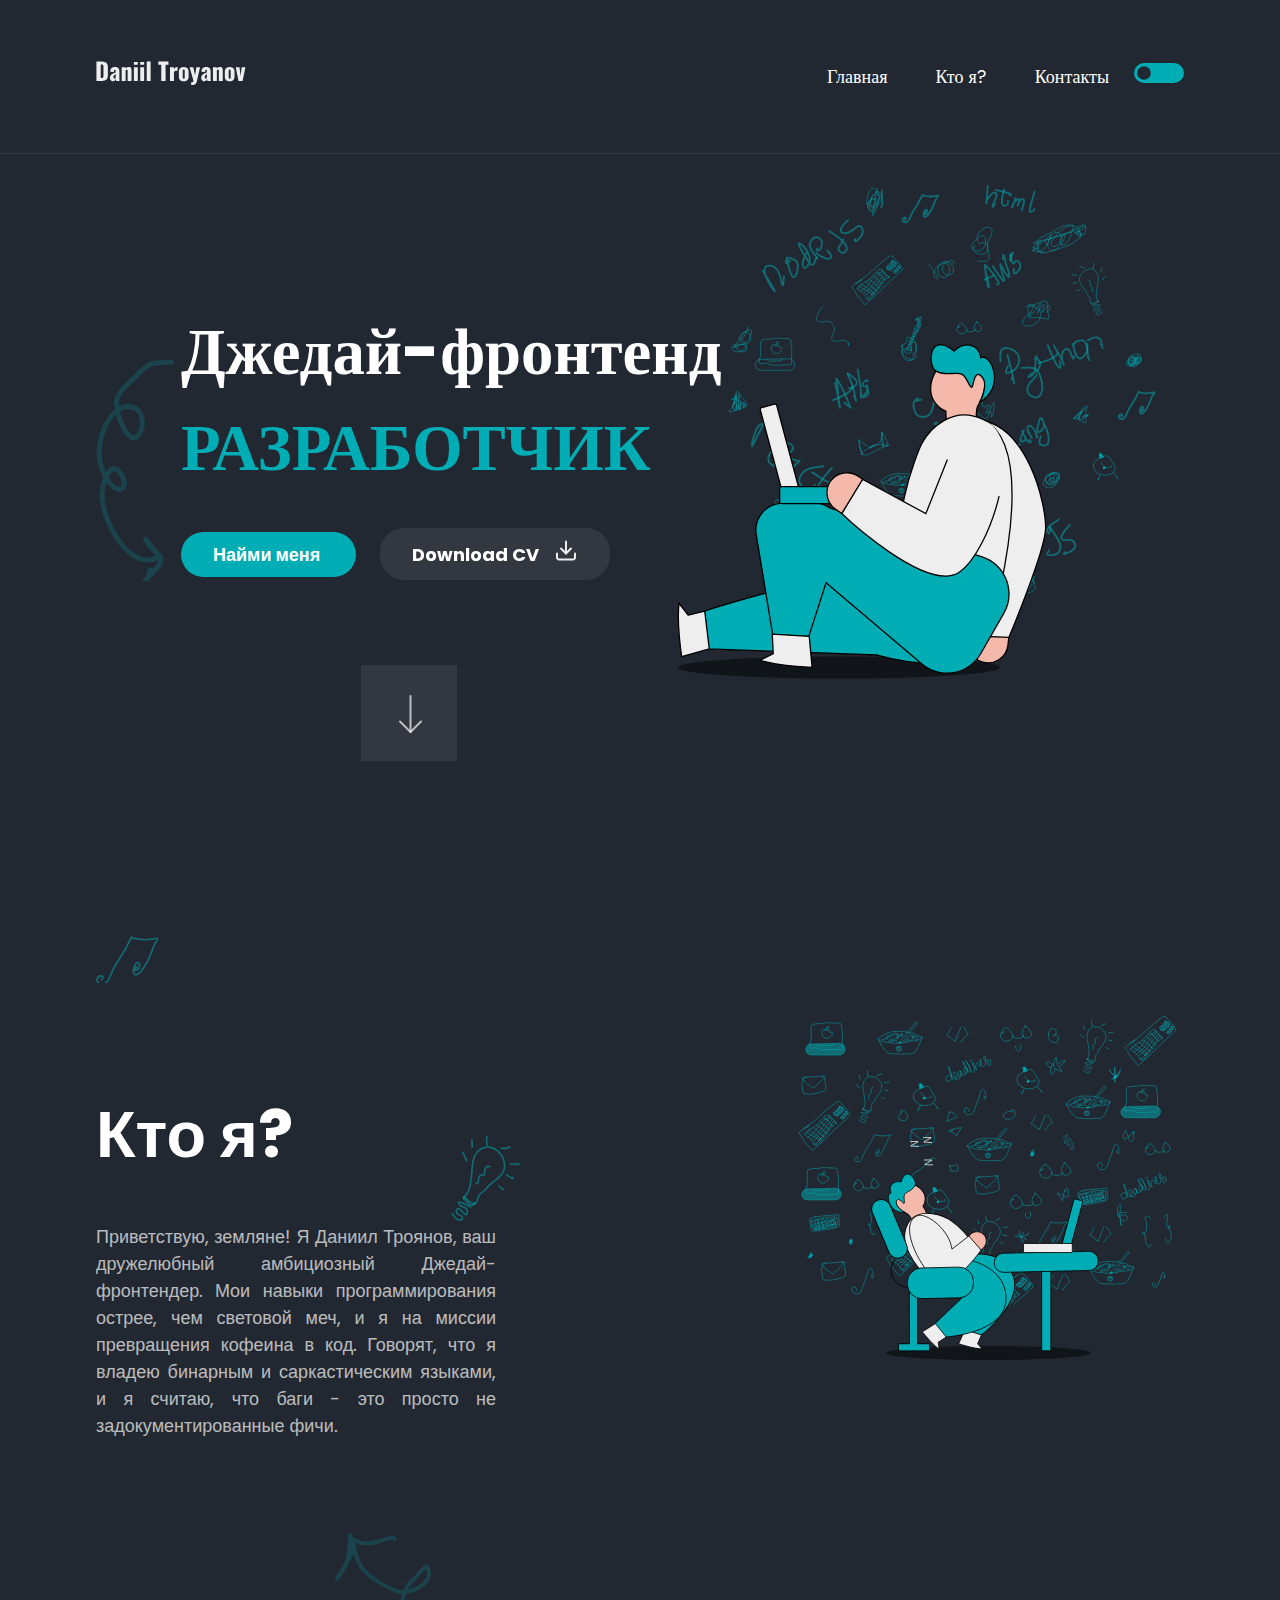
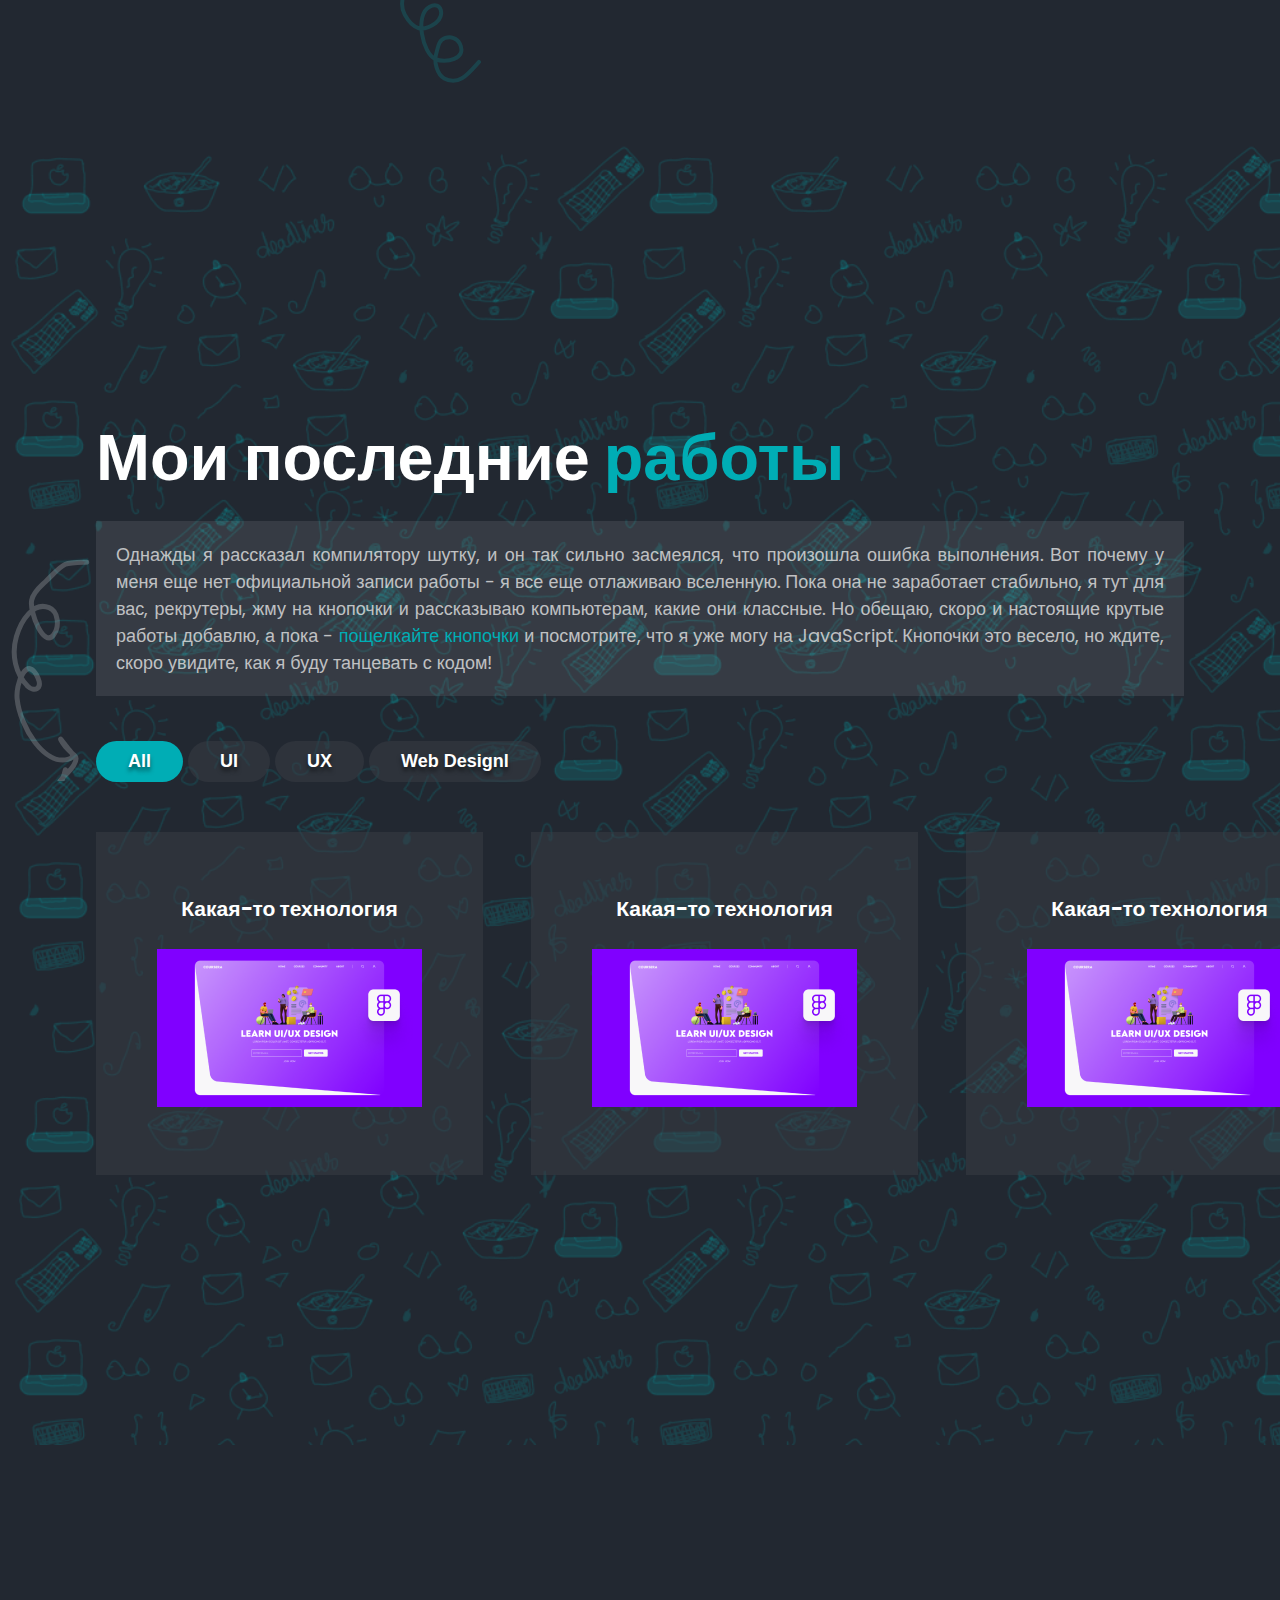
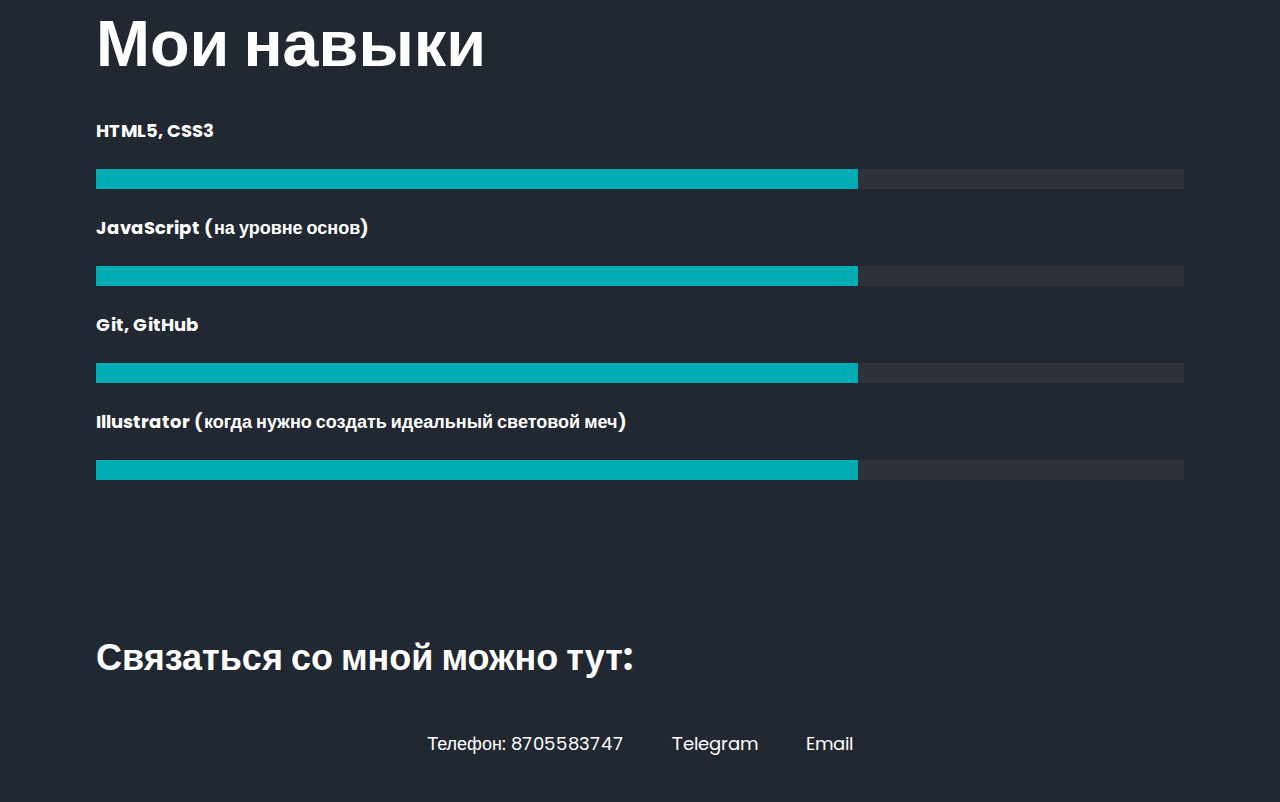
==== commit 72107962: "feat: create function change thame" ====
--- a/index.html
+++ b/index.html
@@ -20,12 +20,11 @@
                 width="150"
                 height="25"
                 viewBox="0 0 150 25"
-                fill="none"
+                fill="#eee"
                 xmlns="http://www.w3.org/2000/svg"
               >
                 <path
                   d="M0.44 20V0.559999H5.36C7.056 0.559999 8.376 0.775999 9.32 1.208C10.264 1.624 10.928 2.288 11.312 3.2C11.696 4.096 11.888 5.264 11.888 6.704V13.76C11.888 15.216 11.696 16.408 11.312 17.336C10.928 18.248 10.264 18.92 9.32 19.352C8.392 19.784 7.088 20 5.408 20H0.44ZM4.736 17.024H5.408C6.064 17.024 6.536 16.928 6.824 16.736C7.112 16.544 7.288 16.256 7.352 15.872C7.432 15.488 7.472 15.008 7.472 14.432V5.96C7.472 5.384 7.424 4.92 7.328 4.568C7.248 4.216 7.064 3.96 6.776 3.8C6.488 3.64 6.024 3.56 5.384 3.56H4.736V17.024ZM17.1425 20.24C16.4385 20.24 15.8465 20.072 15.3665 19.736C14.8865 19.4 14.5265 18.976 14.2865 18.464C14.0465 17.936 13.9265 17.4 13.9265 16.856C13.9265 15.992 14.0945 15.264 14.4305 14.672C14.7825 14.08 15.2385 13.584 15.7985 13.184C16.3585 12.784 16.9745 12.448 17.6465 12.176C18.3185 11.888 18.9825 11.632 19.6385 11.408V10.016C19.6385 9.776 19.6145 9.568 19.5665 9.392C19.5185 9.2 19.4385 9.056 19.3265 8.96C19.2145 8.848 19.0465 8.792 18.8225 8.792C18.5985 8.792 18.4225 8.84 18.2945 8.936C18.1825 9.032 18.1025 9.168 18.0545 9.344C18.0065 9.504 17.9745 9.688 17.9585 9.896L17.8625 10.904L14.2145 10.76C14.2945 9.096 14.7345 7.872 15.5345 7.088C16.3505 6.288 17.5665 5.888 19.1825 5.888C20.5905 5.888 21.6385 6.28 22.3265 7.064C23.0305 7.832 23.3825 8.832 23.3825 10.064V16.544C23.3825 17.12 23.3905 17.624 23.4065 18.056C23.4385 18.488 23.4705 18.864 23.5025 19.184C23.5505 19.504 23.5905 19.776 23.6225 20H20.1185C20.0705 19.632 20.0145 19.232 19.9505 18.8C19.8865 18.368 19.8385 18.112 19.8065 18.032C19.6465 18.608 19.3425 19.12 18.8945 19.568C18.4625 20.016 17.8785 20.24 17.1425 20.24ZM18.5345 17.6C18.6945 17.6 18.8385 17.568 18.9665 17.504C19.1105 17.44 19.2385 17.352 19.3505 17.24C19.4625 17.128 19.5585 17.016 19.6385 16.904V13.112C19.3185 13.304 19.0225 13.504 18.7505 13.712C18.4785 13.904 18.2465 14.12 18.0545 14.36C17.8625 14.6 17.7105 14.864 17.5985 15.152C17.5025 15.424 17.4545 15.736 17.4545 16.088C17.4545 16.552 17.5505 16.92 17.7425 17.192C17.9345 17.464 18.1985 17.6 18.5345 17.6ZM25.7006 20V6.128H29.6126V7.52C30.1246 7.008 30.6526 6.608 31.1966 6.32C31.7566 6.032 32.3406 5.888 32.9486 5.888C33.5246 5.888 33.9966 6.032 34.3646 6.32C34.7486 6.592 35.0366 6.976 35.2286 7.472C35.4206 7.952 35.5166 8.504 35.5166 9.128V20H31.6286V9.68C31.6286 9.344 31.5726 9.088 31.4606 8.912C31.3486 8.736 31.1406 8.648 30.8366 8.648C30.6766 8.648 30.4846 8.696 30.2606 8.792C30.0526 8.872 29.8366 8.992 29.6126 9.152V20H25.7006ZM37.8886 20V6.128H41.8006V20H37.8886ZM37.8646 3.776V1.064H41.8006V3.776H37.8646ZM44.2402 20V6.128H48.1522V20H44.2402ZM44.2162 3.776V1.064H48.1522V3.776H44.2162ZM50.7358 20V0.559999H54.6238V20H50.7358ZM65.2623 20V3.752H62.3343V0.559999H72.4863V3.752H69.5823V20H65.2623ZM74.0298 20V6.128H77.9418V8.432C78.3898 7.632 78.8378 7.024 79.2858 6.608C79.7338 6.176 80.2778 5.96 80.9178 5.96C81.0458 5.96 81.1578 5.968 81.2538 5.984C81.3498 5.984 81.4378 6 81.5178 6.032V9.92C81.3418 9.84 81.1418 9.776 80.9178 9.728C80.7098 9.664 80.4858 9.632 80.2458 9.632C79.7978 9.632 79.3818 9.752 78.9978 9.992C78.6138 10.232 78.2618 10.56 77.9418 10.976V20H74.0298ZM87.7293 20.24C86.7373 20.24 85.8733 20.072 85.1373 19.736C84.4173 19.4 83.8573 18.896 83.4573 18.224C83.0733 17.552 82.8813 16.712 82.8813 15.704V10.424C82.8813 9.416 83.0733 8.576 83.4573 7.904C83.8573 7.232 84.4173 6.728 85.1373 6.392C85.8733 6.056 86.7373 5.888 87.7293 5.888C88.7213 5.888 89.5773 6.056 90.2973 6.392C91.0333 6.728 91.6013 7.232 92.0013 7.904C92.4013 8.576 92.6013 9.416 92.6013 10.424V15.704C92.6013 16.712 92.4013 17.552 92.0013 18.224C91.6013 18.896 91.0333 19.4 90.2973 19.736C89.5773 20.072 88.7213 20.24 87.7293 20.24ZM87.7533 17.648C88.0093 17.648 88.2093 17.584 88.3533 17.456C88.4973 17.312 88.5933 17.12 88.6413 16.88C88.7053 16.624 88.7373 16.32 88.7373 15.968V10.16C88.7373 9.808 88.7053 9.512 88.6413 9.272C88.5933 9.016 88.4973 8.824 88.3533 8.696C88.2093 8.552 88.0093 8.48 87.7533 8.48C87.4973 8.48 87.2973 8.552 87.1533 8.696C87.0093 8.824 86.9053 9.016 86.8413 9.272C86.7773 9.512 86.7453 9.808 86.7453 10.16V15.968C86.7453 16.32 86.7773 16.624 86.8413 16.88C86.9053 17.12 87.0093 17.312 87.1533 17.456C87.2973 17.584 87.4973 17.648 87.7533 17.648ZM95.1549 24.032V21.32C95.6509 21.32 96.0589 21.288 96.3789 21.224C96.7149 21.16 96.9629 21.04 97.1229 20.864C97.2989 20.688 97.3869 20.448 97.3869 20.144C97.3869 19.872 97.3389 19.544 97.2429 19.16C97.1469 18.76 97.0269 18.312 96.8829 17.816L93.6189 6.128H97.2909L99.0429 14.144L100.363 6.128H104.059L100.867 20.336C100.659 21.296 100.331 22.04 99.8829 22.568C99.4349 23.112 98.8829 23.488 98.2269 23.696C97.5869 23.92 96.8589 24.032 96.0429 24.032H95.1549ZM108.385 20.24C107.681 20.24 107.089 20.072 106.609 19.736C106.129 19.4 105.769 18.976 105.529 18.464C105.289 17.936 105.169 17.4 105.169 16.856C105.169 15.992 105.337 15.264 105.673 14.672C106.025 14.08 106.481 13.584 107.041 13.184C107.601 12.784 108.217 12.448 108.889 12.176C109.561 11.888 110.225 11.632 110.881 11.408V10.016C110.881 9.776 110.857 9.568 110.809 9.392C110.761 9.2 110.681 9.056 110.569 8.96C110.457 8.848 110.289 8.792 110.065 8.792C109.841 8.792 109.665 8.84 109.537 8.936C109.425 9.032 109.345 9.168 109.297 9.344C109.249 9.504 109.217 9.688 109.201 9.896L109.105 10.904L105.457 10.76C105.537 9.096 105.977 7.872 106.777 7.088C107.593 6.288 108.809 5.888 110.425 5.888C111.833 5.888 112.881 6.28 113.569 7.064C114.273 7.832 114.625 8.832 114.625 10.064V16.544C114.625 17.12 114.633 17.624 114.649 18.056C114.681 18.488 114.713 18.864 114.745 19.184C114.793 19.504 114.833 19.776 114.865 20H111.361C111.313 19.632 111.257 19.232 111.193 18.8C111.129 18.368 111.081 18.112 111.049 18.032C110.889 18.608 110.585 19.12 110.137 19.568C109.705 20.016 109.121 20.24 108.385 20.24ZM109.777 17.6C109.937 17.6 110.081 17.568 110.209 17.504C110.353 17.44 110.481 17.352 110.593 17.24C110.705 17.128 110.801 17.016 110.881 16.904V13.112C110.561 13.304 110.265 13.504 109.993 13.712C109.721 13.904 109.489 14.12 109.297 14.36C109.105 14.6 108.953 14.864 108.841 15.152C108.745 15.424 108.697 15.736 108.697 16.088C108.697 16.552 108.793 16.92 108.985 17.192C109.177 17.464 109.441 17.6 109.777 17.6ZM116.943 20V6.128H120.855V7.52C121.367 7.008 121.895 6.608 122.439 6.32C122.999 6.032 123.583 5.888 124.191 5.888C124.767 5.888 125.239 6.032 125.607 6.32C125.991 6.592 126.279 6.976 126.471 7.472C126.663 7.952 126.759 8.504 126.759 9.128V20H122.871V9.68C122.871 9.344 122.815 9.088 122.703 8.912C122.591 8.736 122.383 8.648 122.079 8.648C121.919 8.648 121.727 8.696 121.503 8.792C121.295 8.872 121.079 8.992 120.855 9.152V20H116.943ZM133.667 20.24C132.675 20.24 131.811 20.072 131.075 19.736C130.355 19.4 129.795 18.896 129.395 18.224C129.011 17.552 128.819 16.712 128.819 15.704V10.424C128.819 9.416 129.011 8.576 129.395 7.904C129.795 7.232 130.355 6.728 131.075 6.392C131.811 6.056 132.675 5.888 133.667 5.888C134.659 5.888 135.515 6.056 136.235 6.392C136.971 6.728 137.539 7.232 137.939 7.904C138.339 8.576 138.539 9.416 138.539 10.424V15.704C138.539 16.712 138.339 17.552 137.939 18.224C137.539 18.896 136.971 19.4 136.235 19.736C135.515 20.072 134.659 20.24 133.667 20.24ZM133.691 17.648C133.947 17.648 134.147 17.584 134.291 17.456C134.435 17.312 134.531 17.12 134.579 16.88C134.643 16.624 134.675 16.32 134.675 15.968V10.16C134.675 9.808 134.643 9.512 134.579 9.272C134.531 9.016 134.435 8.824 134.291 8.696C134.147 8.552 133.947 8.48 133.691 8.48C133.435 8.48 133.235 8.552 133.091 8.696C132.947 8.824 132.843 9.016 132.779 9.272C132.715 9.512 132.683 9.808 132.683 10.16V15.968C132.683 16.32 132.715 16.624 132.779 16.88C132.843 17.12 132.947 17.312 133.091 17.456C133.235 17.584 133.435 17.648 133.691 17.648ZM142.508 20L139.724 6.128H143.468L144.62 14.984L145.676 6.128H149.42L146.564 20H142.508Z"
-                  fill="#EEEEEE"
                 />
               </svg>
             </a>
@@ -45,29 +44,22 @@
           </nav>
           <div class="header__theme-switcher">
             <svg
-              class="header__theme-icon"
-              fill="#00ADB5"
-              height="50px"
-              width="50px"
-              version="1.1"
-              id="Layer_1"
-              xmlns="http://www.w3.org/2000/svg"
-              xmlns:xlink="http://www.w3.org/1999/xlink"
-              viewBox="0 0 483.5 483.5"
-              xml:space="preserve"
-            >
-              <g id="SVGRepo_bgCarrier" stroke-width="0"></g>
-              <g
-                id="SVGRepo_tracerCarrier"
-                stroke-linecap="round"
-                stroke-linejoin="round"
-              ></g>
-              <g id="SVGRepo_iconCarrier">
-                <path
-                  d="M354.75,113h-227.5C56.946,113.827,0,171.258,0,241.75s56.946,127.923,127.25,128.731c0,0.019,227.5,0.019,227.5,0.019 c70.993,0,128.75-57.757,128.75-128.75S425.743,113,354.75,113z M128.75,340.5C74.299,340.5,30,296.201,30,241.75 S74.299,143,128.75,143s98.75,44.299,98.75,98.75S183.201,340.5,128.75,340.5z"
-                ></path>
-              </g>
+                class="header__theme-icon"
+                fill="transparent"
+                height="50px"
+                width="100px"
+                version="1.1"
+                xmlns="http://www.w3.org/2000/svg"
+                xmlns:xlink="http://www.w3.org/1999/xlink"
+                viewBox="0 0 100 40"
+                xml:space="preserve"
+              >
+                <!-- Outer Background -->
+                <rect width="100%" height="100%" rx="20" ry="20" fill="#00ADB5" />
+
+                <!-- Circle Slider -->
             </svg>
+
           </div>
         </div>
       </div>
@@ -213,5 +205,6 @@
         </ul>
       </div>
     </footer>
+    <script src="./js/toogle.js"></script>
   </body>
 </html>
--- a/css/style.css
+++ b/css/style.css
@@ -20,6 +20,8 @@
   --border-color: rgba(238, 238, 238, 0.1);
   --btn-color: rgba(57, 62, 70, 0.5);
 }
+
+
 
 body {
   background-color: var(--main-bg-color);
@@ -33,6 +35,7 @@
   font-style: normal;
   font-weight: 400;
   line-height: normal;
+  overflow-x: hidden;
 }
 
 header {
@@ -295,6 +298,10 @@
   background-image: url(../img/arrow__work.svg);
 }
 
+.works__disc.arrow-style::before {
+  background-image: url(../img/arrow__work2.svg);
+}
+
 .works__dics-decoration {
   color: var(--accent-color);
 }
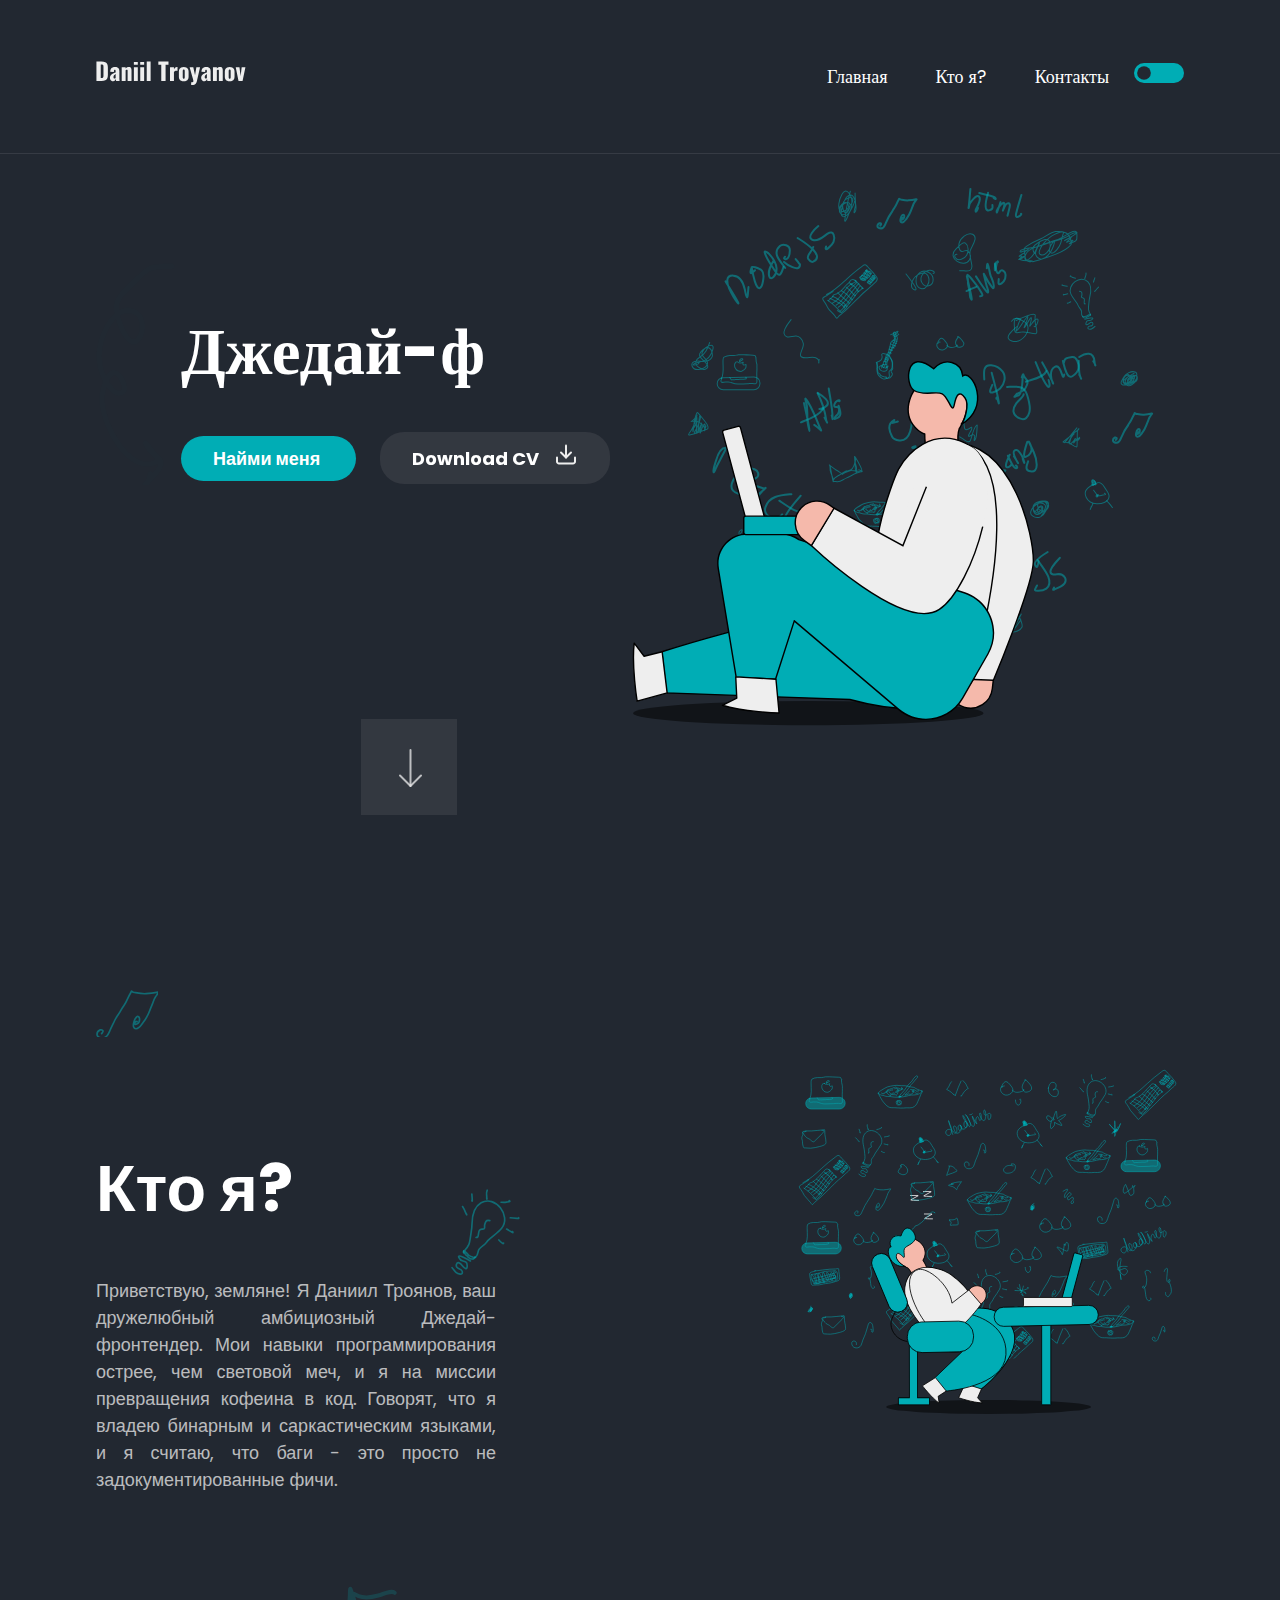
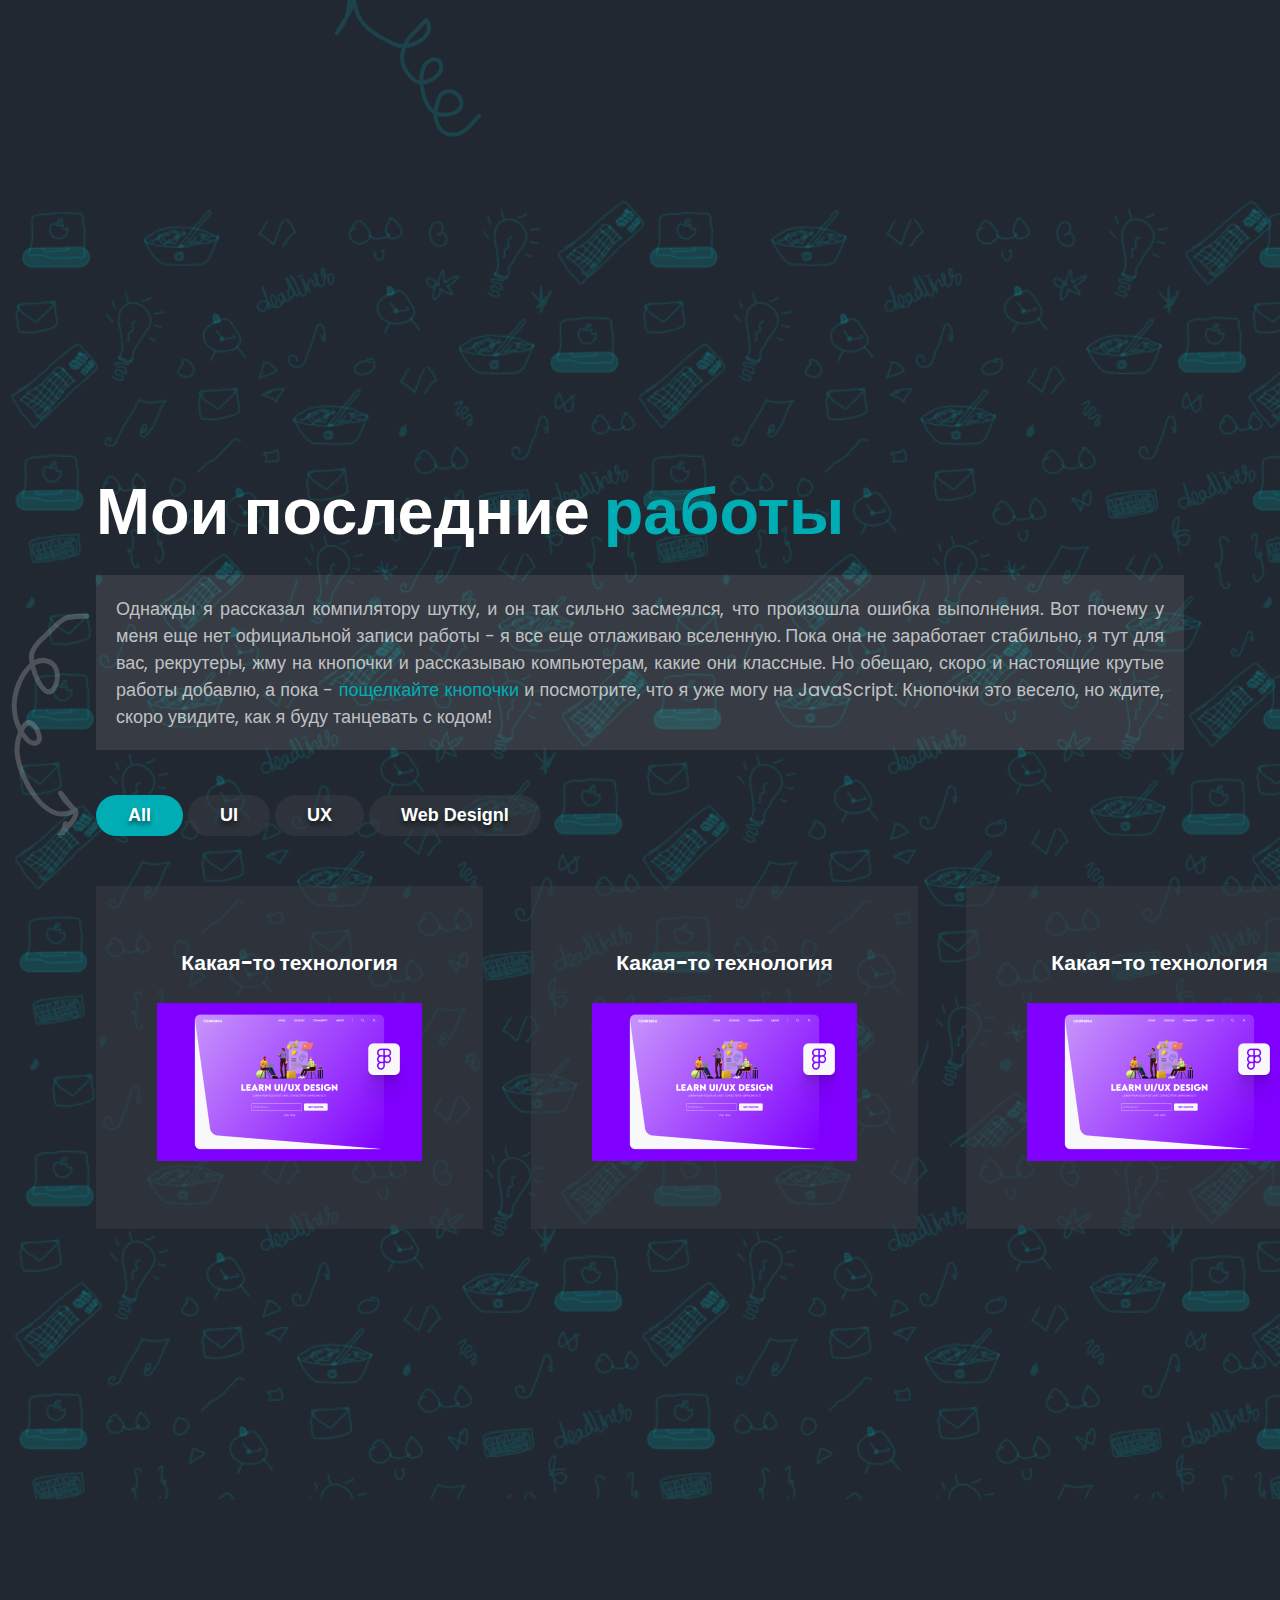
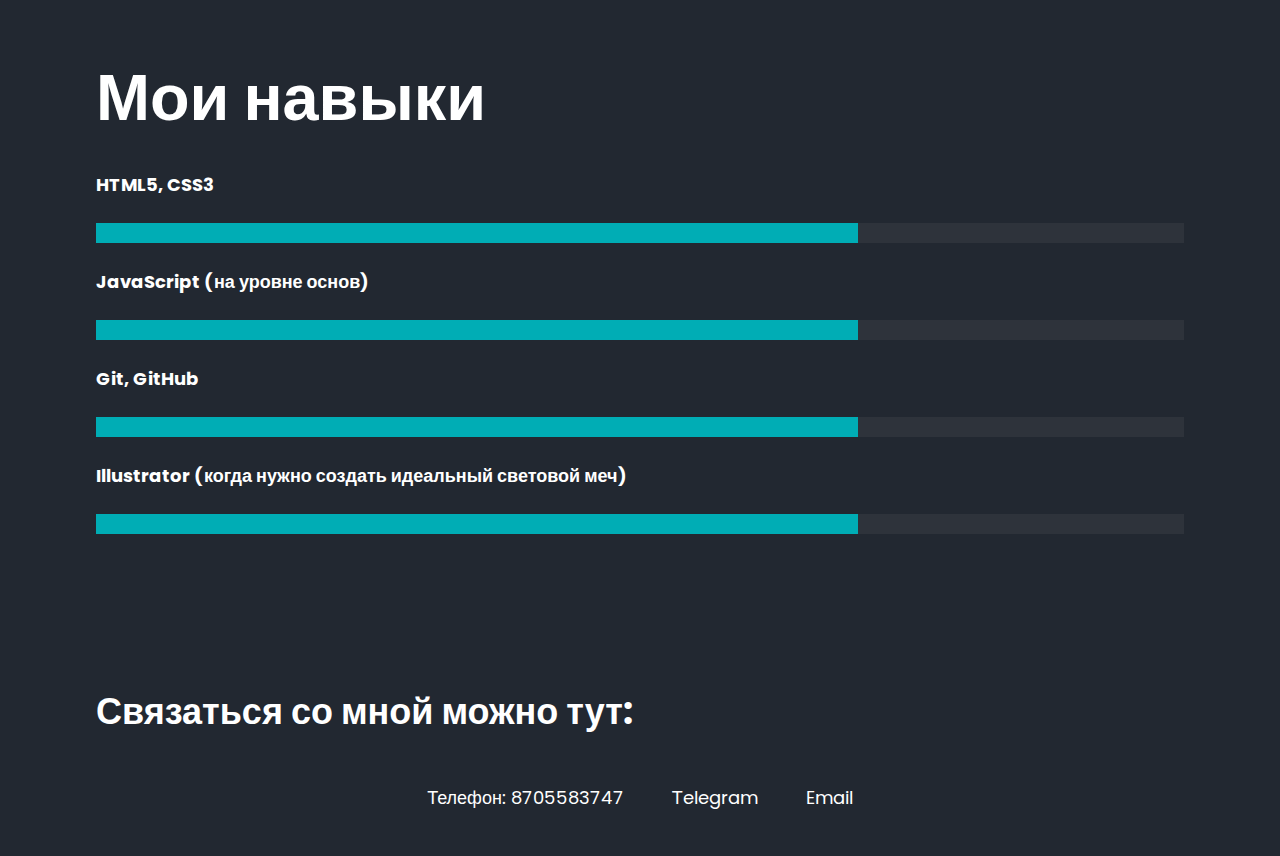
==== commit c2e61edb: "feat: create popup and animate block and typing text" ====
--- a/index.html
+++ b/index.html
@@ -1,13 +1,16 @@
 <!DOCTYPE html>
 <html lang="en">
   <head>
-    <meta charset="UTF-8">
-    <meta name="viewport" content="width=device-width, initial-scale=1.0">
+    <meta charset="UTF-8" />
+    <meta name="viewport" content="width=device-width, initial-scale=1.0" />
     <title>Daniil Troyanov - Джедай-фронтенд РАЗРАБОТЧИК</title>
-    <link rel="preconnect" href="https://fonts.googleapis.com">
-    <link rel="preconnect" href="https://fonts.gstatic.com" crossorigin>
-    <link href="https://fonts.googleapis.com/css2?family=Poppins:ital,wght@0,100;0,200;0,300;0,400;0,500;0,600;0,700;0,800;0,900;1,100;1,200;1,300;1,400;1,500;1,600;1,700;1,800;1,900&display=swap" rel="stylesheet">
-    <link rel="stylesheet" href="./css/style.css">
+    <link rel="preconnect" href="https://fonts.googleapis.com" />
+    <link rel="preconnect" href="https://fonts.gstatic.com" crossorigin />
+    <link
+      href="https://fonts.googleapis.com/css2?family=Poppins:ital,wght@0,100;0,200;0,300;0,400;0,500;0,600;0,700;0,800;0,900;1,100;1,200;1,300;1,400;1,500;1,600;1,700;1,800;1,900&display=swap"
+      rel="stylesheet"
+    />
+    <link rel="stylesheet" href="./css/style.css" />
   </head>
   <body>
     <header class="header">
@@ -44,22 +47,21 @@
           </nav>
           <div class="header__theme-switcher">
             <svg
-                class="header__theme-icon"
-                fill="transparent"
-                height="50px"
-                width="100px"
-                version="1.1"
-                xmlns="http://www.w3.org/2000/svg"
-                xmlns:xlink="http://www.w3.org/1999/xlink"
-                viewBox="0 0 100 40"
-                xml:space="preserve"
-              >
-                <!-- Outer Background -->
-                <rect width="100%" height="100%" rx="20" ry="20" fill="#00ADB5" />
-
-                <!-- Circle Slider -->
+              class="header__theme-icon"
+              fill="transparent"
+              height="50px"
+              width="100px"
+              version="1.1"
+              xmlns="http://www.w3.org/2000/svg"
+              xmlns:xlink="http://www.w3.org/1999/xlink"
+              viewBox="0 0 100 40"
+              xml:space="preserve"
+            >
+              <!-- Outer Background -->
+              <rect width="100%" height="100%" rx="20" ry="20" fill="#00ADB5" />
+
+              <!-- Circle Slider -->
             </svg>
-
           </div>
         </div>
       </div>
@@ -68,9 +70,12 @@
       <div class="container">
         <section class="about">
           <h1 class="about__title">
-            Джедай-фронтенд
-            <span class="about__title-decoration"> РАЗРАБОТЧИК </span>
+            <!-- Джедай-фронтенд -->
           </h1>
+          <h2 class="about__title-decoration">
+            <!-- РАЗРАБОТЧИК -->
+          </h2>
+
           <div class="about__link">
             <a href="" class="about__link-find"> Найми меня </a>
             <a class="about__link-cv" href="">
@@ -109,15 +114,76 @@
               </span>
             </a>
           </div>
+          <div class="find__info">
+            <div class="find__info-text">
+              <p>
+                <span class="find__info-close"> &times </span>
+
+                Привет, потенциальные создатели веб-чудес! Я - ваш идеальный
+                кандидат на роль фронтенд разработчика, если ваш определитель
+                "идеальности" включает в себя отсутствие какого-либо опыта и
+                понимание в мире веб-технологий на уровне
+                <span class="find-decoration">
+                  "Интернет - это это то, что работает в компьютере, да?"
+                </span>
+                Почему меня стоит нанять:
+              </p>
+              <ol>
+                <li>
+                  <b>Вакуум чистого разума:</b> Нет предвзятости, нет
+                  стереотипов. Я начну с чистого листа и создам что-то такое,
+                  что вас удивит - в хорошем смысле.
+                </li>
+                <li>
+                  <b>Классика в новом свете:</b> Кто сказал, что неопытность это
+                  плохо? Я вижу это как свежий взгляд на традицию. Подготовьтесь
+                  к тому, чтобы ваше приложение стало "ретро-футуристичным" -
+                  таким стиль еще никто не пробовал!
+                </li>
+                <li>
+                  <b>Функциональность по определению:</b> Я тут нет только для
+                  того, чтобы делать красиво. Я также умею "нажимать кнопки",
+                  "вставлять ссылки" и даже "переключать вкладки". Вот такие у
+                  меня навыки - вау!
+                </li>
+                <li>
+                  <b>Борьба за неперфекцию:</b> Забудьте о совершенстве. Мы не
+                  ищем ошибки, мы ищем характер! Чем больше багов, тем
+                  интереснее путешествие.
+                </li>
+                <li>
+                  <b>Опыт и образование:</b> "Школа жизни" всегда была моим
+                  наставником, и я, кажется, великолепно освоил искусство ничего
+                  не уметь. Теперь в поиске работодателя, готового оценить
+                  высший уровень невежества с улыбкой!"
+                </li>
+              </ol>
+            </div>
+          </div>
+          <div class="cv__info-text">
+            <span class="cv__info-close"> &times </span>
+
+            Почему у меня нет CV? Ну, когда ты такой уникальный индивид, что
+            даже твои навыки пугают стандартные резюме, создать CV становится
+            подвигом. Ведь почему просто написать "умею программировать", когда
+            можно создать мистическую ауру тайны вокруг своих навыков и дать
+            работодателю настоящий квест в поиске своего идеального кандидата?
+            Готов превратить обыденный отбор персонала в увлекательное
+            приключение!
+          </div>
           <div class="about__info">
-            <a class="about__info--link" href="#down">
-              <img class="about__info-img" src="./img/arrow_down.svg" alt="arrow down">
+            <a class="about__info--link jump" href="#down">
+              <img
+                class="about__info-img"
+                src="./img/arrow_down.svg"
+                alt="arrow down"
+              />
             </a>
           </div>
         </section>
       </div>
       <div class="container">
-        <section class="bio">
+        <section class="bio" id="down">
           <h2 class="bio__title">Кто я?</h2>
           <p class="bio__info">
             Приветствую, земляне! Я Даниил Троянов, ваш дружелюбный амбициозный
@@ -152,15 +218,15 @@
           <div class="works__container">
             <div class="works__container-element">
               <h3 class="works__container-title">Какая-то технология</h3>
-              <img src="./img/work1.png" alt="work1">
+              <img src="./img/work1.png" alt="work1" />
             </div>
             <div class="works__container-element">
               <h3 class="works__container-title">Какая-то технология</h3>
-              <img src="./img/work1.png" alt="work1">
+              <img src="./img/work1.png" alt="work1" />
             </div>
             <div class="works__container-element">
               <h3 class="works__container-title">Какая-то технология</h3>
-              <img src="./img/work1.png" alt="work1">
+              <img src="./img/work1.png" alt="work1" />
             </div>
           </div>
         </div>
@@ -194,17 +260,27 @@
         <h2 class="footer__title">Связаться со мной можно тут:</h2>
         <ul class="footer__list">
           <li class="footer__list-item">
-            <a class="footer__list-link" href="tel:77055837474">Телефон: 8705583747</a>
+            <a class="footer__list-link" href="tel:77055837474"
+              >Телефон: 8705583747</a
+            >
           </li>
           <li class="footer__list-item">
-            <a class="footer__list-link" href="https://t.me/nillks_rss">Тelegram</a>
+            <a class="footer__list-link" href="https://t.me/nillks_rss"
+              >Тelegram</a
+            >
           </li>
           <li class="footer__list-item">
-            <a class="footer__list-link" href="daniil.troanov2@gmail.com">Email</a>
+            <a class="footer__list-link" href="daniil.troanov2@gmail.com"
+              >Email</a
+            >
           </li>
         </ul>
       </div>
     </footer>
+    <script src="./js/writeText.js"></script>
+    <script src="./js/cv.js"></script>
     <script src="./js/toogle.js"></script>
+    <script src="./js/down.js"></script>
+    <script src="./js/findMe.js"></script>
   </body>
 </html>
--- a/css/style.css
+++ b/css/style.css
@@ -4,6 +4,10 @@
   box-sizing: border-box;
   margin: 0;
   padding: 0;
+}
+
+html {
+  scroll-behavior: smooth;
 }
 
 a {
@@ -20,8 +24,6 @@
   --border-color: rgba(238, 238, 238, 0.1);
   --btn-color: rgba(57, 62, 70, 0.5);
 }
-
-
 
 body {
   background-color: var(--main-bg-color);
@@ -97,9 +99,12 @@
   opacity: 0.6;
   cursor: pointer;
 }
-
 .about__title {
   padding-top: 150px;
+}
+.about__title,
+.about__title-decoration  {
+  padding-top: 150px;
   max-width: 720px;
   color: var(--light-color);
   font-family: Poppins;
@@ -111,6 +116,7 @@
 
 .about__title-decoration {
   color: var(--accent-color);
+  padding: 0;
 }
 
 .about__link-find {
@@ -172,6 +178,8 @@
 
 .about__title::before {
   position: absolute;
+  opacity: 0.05;
+  transition: opacity 2s; /* Длительность и тип анимации */
   content: "";
   background-repeat: no-repeat;
   left: -85px;
@@ -200,6 +208,20 @@
   padding: 30px 38px;
 }
 
+.jump {
+  animation: jumpAnimation 0.5s infinite alternate;
+}
+
+@keyframes jumpAnimation {
+  0%,
+  100% {
+    transform: translateY(0);
+  }
+  50% {
+    transform: translateY(-20px);
+  }
+}
+
 .bio {
   background-image: url(../img/bg__bio.svg);
   background-repeat: no-repeat;
@@ -395,9 +417,41 @@
 
 .footer__list-link {
   color: var(--light-color);
-  transition: all .8s;
+  transition: all 0.8s;
 }
 
 .footer__list-link:hover {
   color: var(--accent-color);
-}+}
+
+.find__info-text,
+.cv__info-text {
+  position: sticky;
+  transition: all 0.8s;
+  top: 0;
+  background-color: var(--dark-color);
+  text-align: justify;
+  color: #fff;
+  line-height: 2em;
+  margin: 50px 0;
+  backdrop-filter: blur(5px);
+  width: 0;
+  height: 0;
+  overflow: hidden;
+  padding: 0;
+}
+
+.find-decoration {
+  color: var(--accent-color);
+}
+
+.find__info-close,
+.cv__info-close {
+  display: block;
+  font-size: 25px;
+  cursor: pointer;
+  position: absolute;
+  right: 0;
+  top: 0;
+  z-index: 999; 
+}
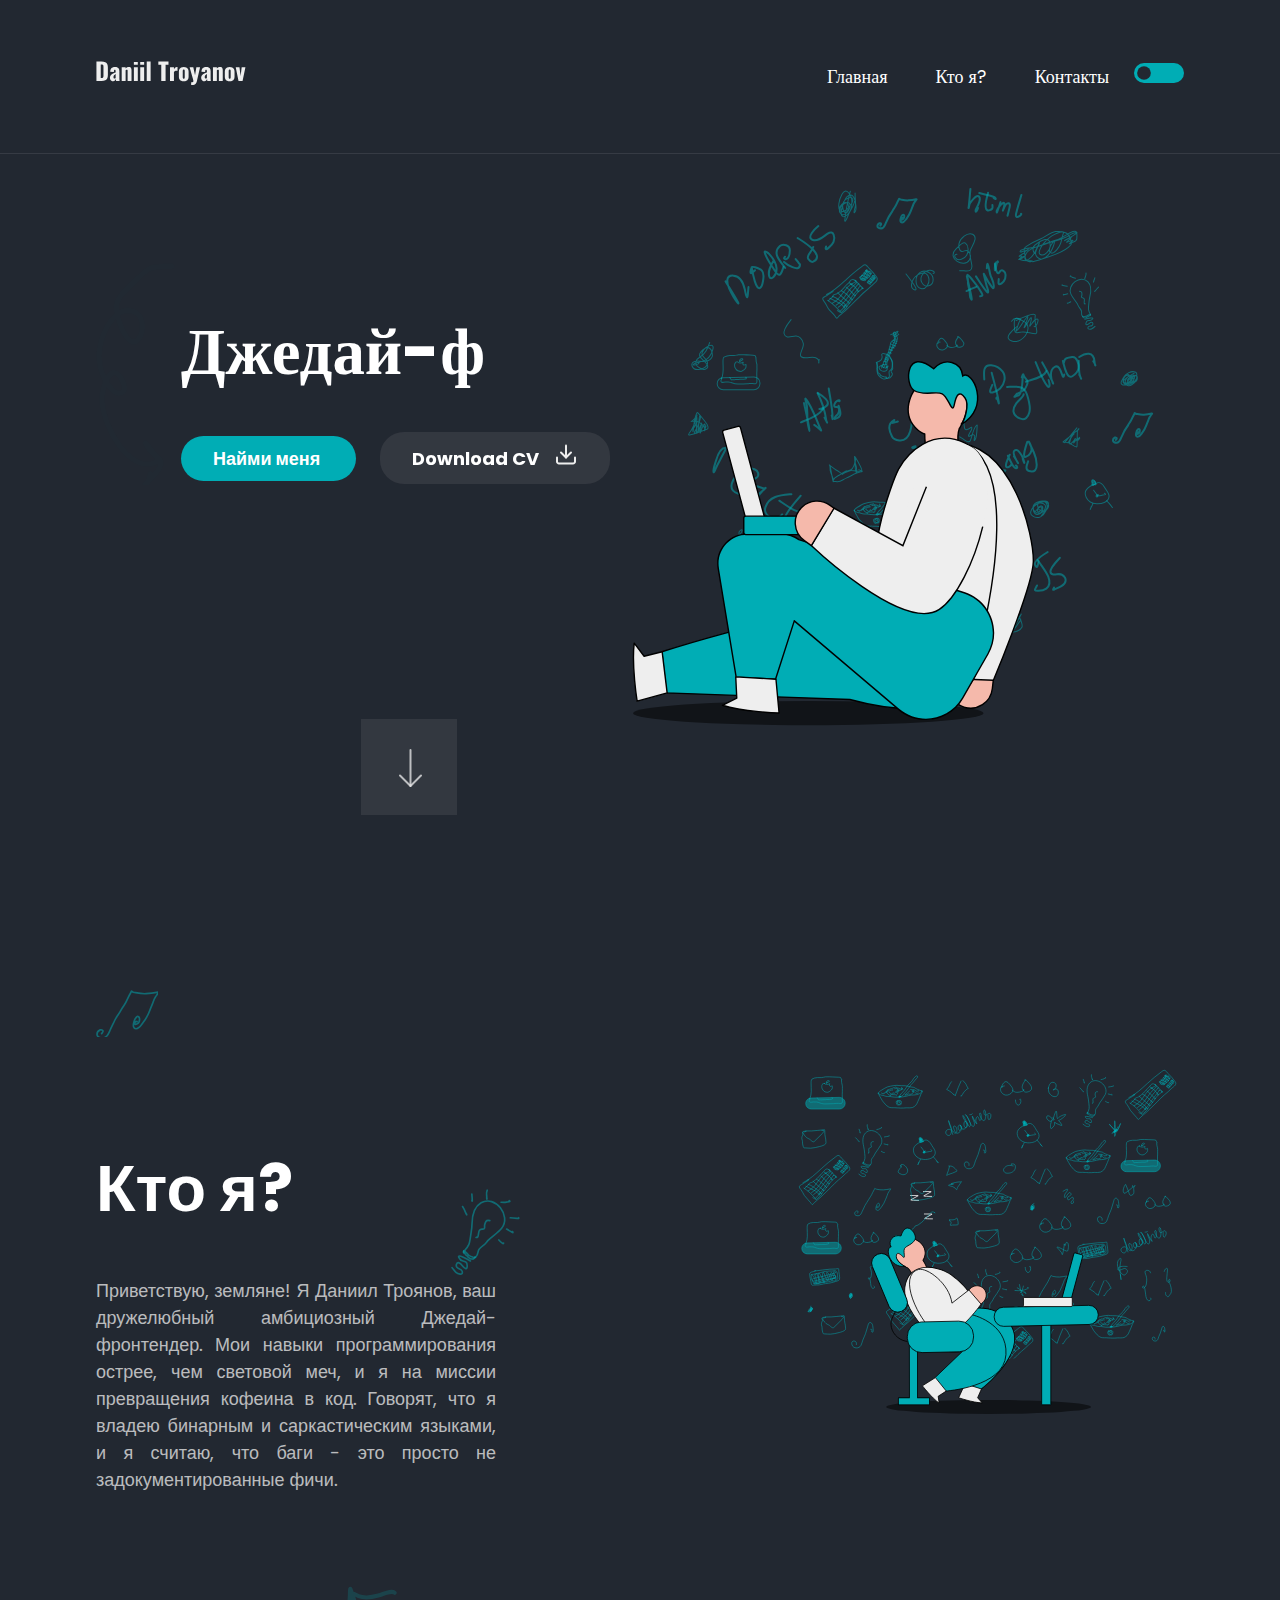
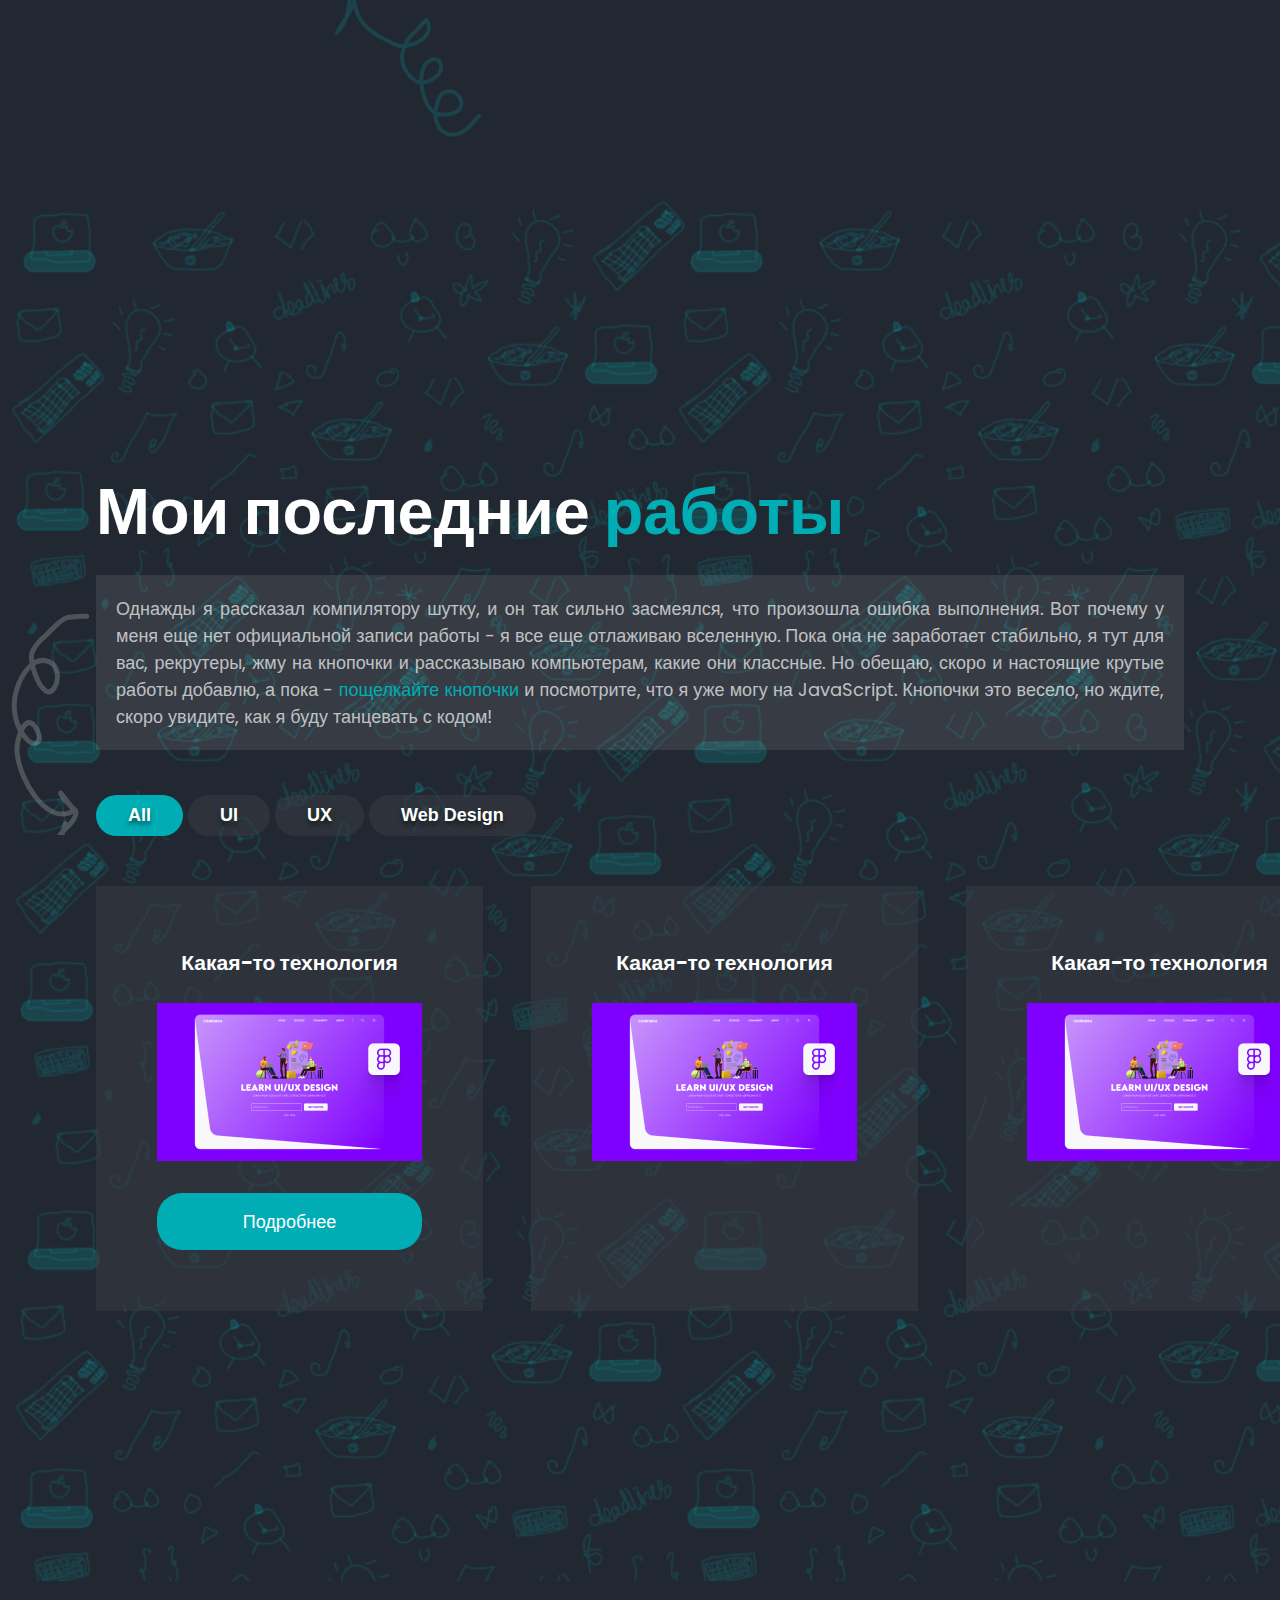
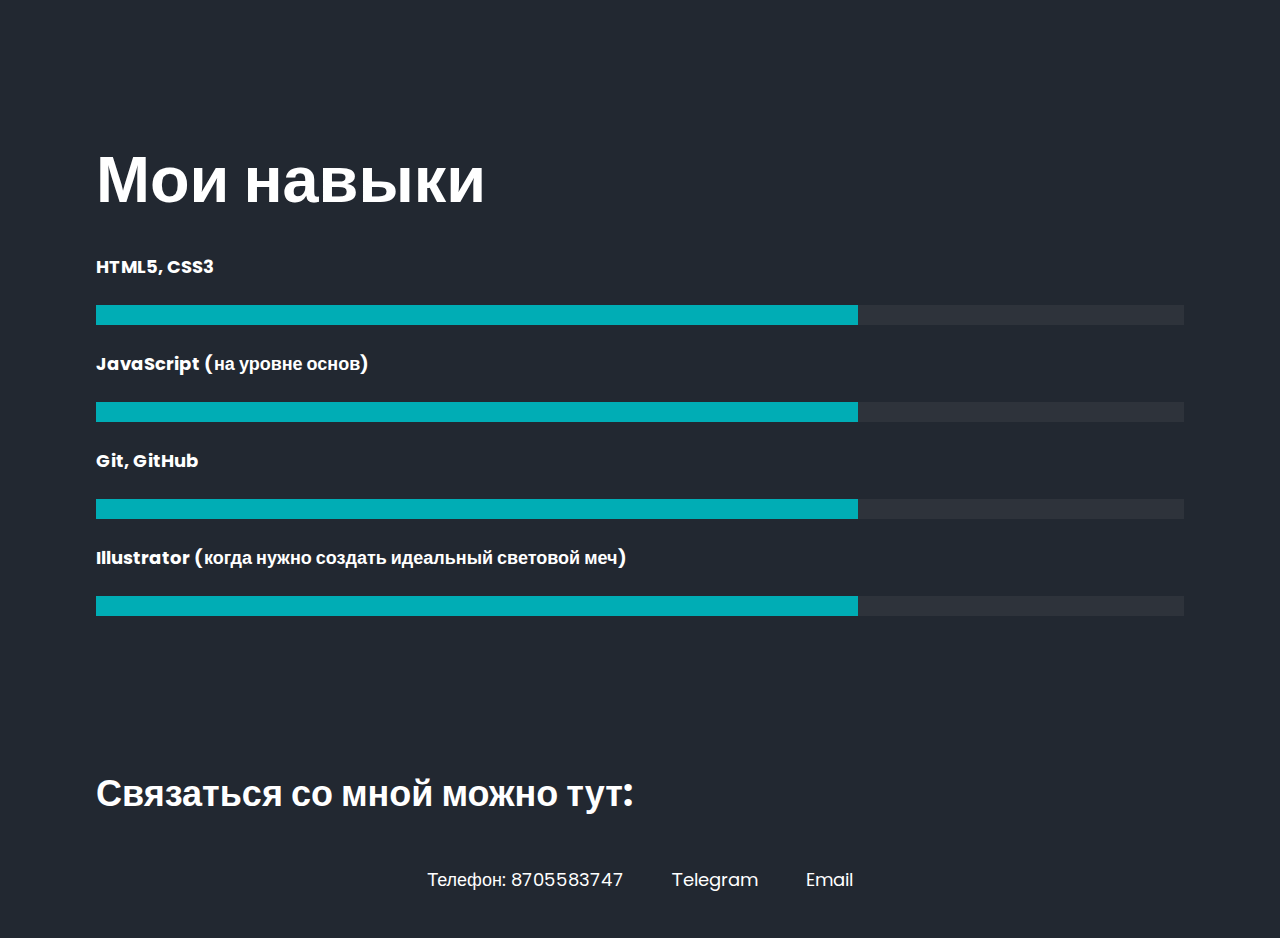
==== commit 52df0456: "feat: create tabs" ====
--- a/index.html
+++ b/index.html
@@ -17,7 +17,7 @@
       <div class="container">
         <div class="header__top">
           <div class="header__logo">
-            <a class="header__logo-link" href="#">
+            <a class="header__logo-link" href="#" id="main">
               <svg
                 class="header__logo-img"
                 width="150"
@@ -35,10 +35,10 @@
           <nav class="header__nav">
             <ul class="header__nav-list">
               <li class="header__nav-item">
-                <a class="header__nav-link" href="#"> Главная </a>
+                <a class="header__nav-link" href="#main"> Главная </a>
               </li>
               <li class="header__nav-item">
-                <a class="header__nav-link" href="#"> Кто я? </a>
+                <a class="header__nav-link" href="#me"> Кто я? </a>
               </li>
               <li class="header__nav-item">
                 <a class="header__nav-link" href="#"> Контакты </a>
@@ -184,7 +184,7 @@
       </div>
       <div class="container">
         <section class="bio" id="down">
-          <h2 class="bio__title">Кто я?</h2>
+          <h2 class="bio__title" id="me">Кто я?</h2>
           <p class="bio__info">
             Приветствую, земляне! Я Даниил Троянов, ваш дружелюбный амбициозный
             Джедай-фронтендер. Мои навыки программирования острее, чем световой
@@ -212,13 +212,14 @@
             ждите, скоро увидите, как я буду танцевать с кодом!
           </p>
           <button class="work__btn active" type="button">All</button>
-          <button class="work__btn" type="button">UI</button>
-          <button class="work__btn" type="button">UX</button>
-          <button class="work__btn" type="button">Web Designl</button>
+          <button class="work__btn" type="button" data-work="UI">UI</button>
+          <button class="work__btn" type="button" data-work="UX">UX</button>
+          <button class="work__btn" type="button" data-work="WEB">Web Design</button>
           <div class="works__container">
             <div class="works__container-element">
               <h3 class="works__container-title">Какая-то технология</h3>
               <img src="./img/work1.png" alt="work1" />
+              <a href="#" class="works__container-link">Подробнее</a>
             </div>
             <div class="works__container-element">
               <h3 class="works__container-title">Какая-то технология</h3>
@@ -277,6 +278,7 @@
         </ul>
       </div>
     </footer>
+    <script src="./js/work.js"></script>
     <script src="./js/writeText.js"></script>
     <script src="./js/cv.js"></script>
     <script src="./js/toogle.js"></script>
--- a/css/style.css
+++ b/css/style.css
@@ -329,6 +329,7 @@
 }
 
 .work__btn {
+  transition: all .9s;
   color: var(--light-color);
   text-shadow: 0px 4px 4px rgba(0, 0, 0, 0.5);
   font-size: 1em;
@@ -345,6 +346,17 @@
 
 .work__btn.active {
   background-color: var(--accent-color);
+}
+
+.works__container-link {
+  background-color: var(--accent-color);
+  display: block;
+  padding: 15px;
+  margin: 0 auto;
+  color: var(--light-color);
+  border-radius: 25px;
+  margin-top: 25px;
+  text-align: center;
 }
 
 .works__container {
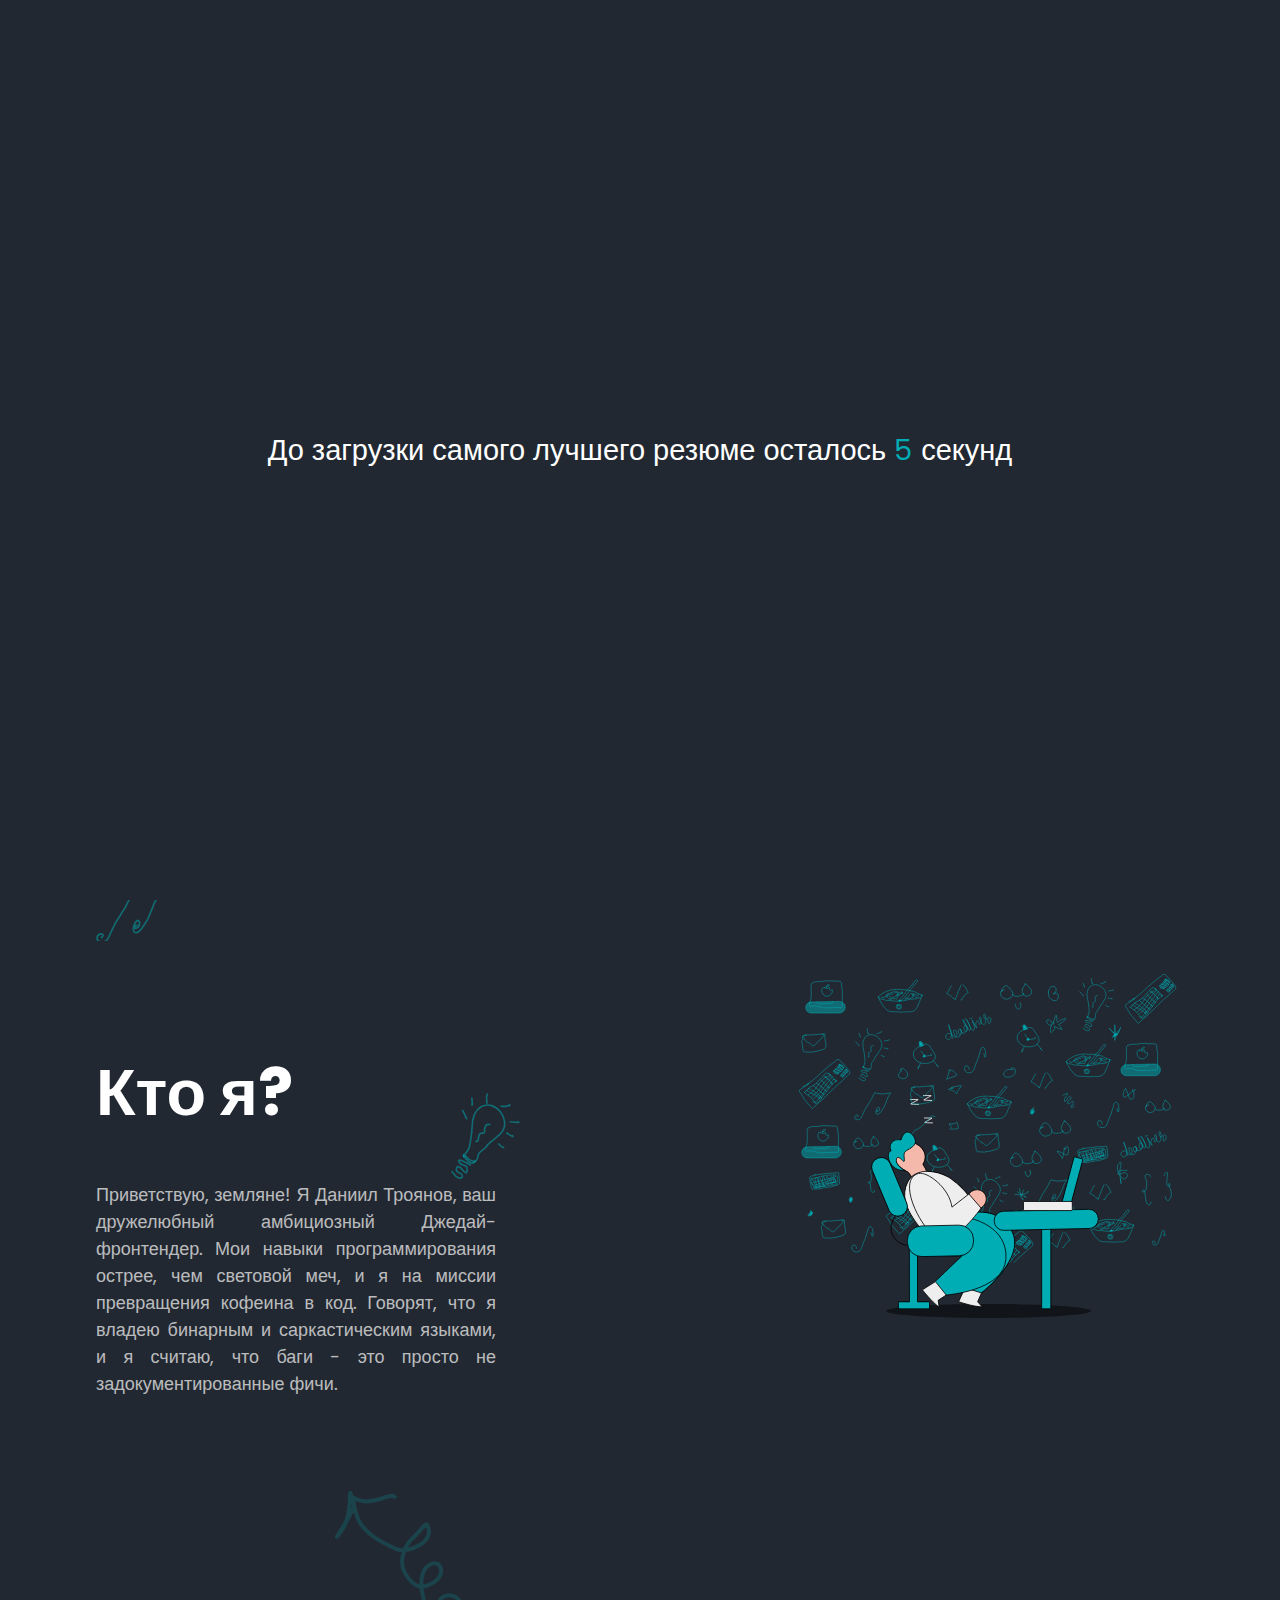
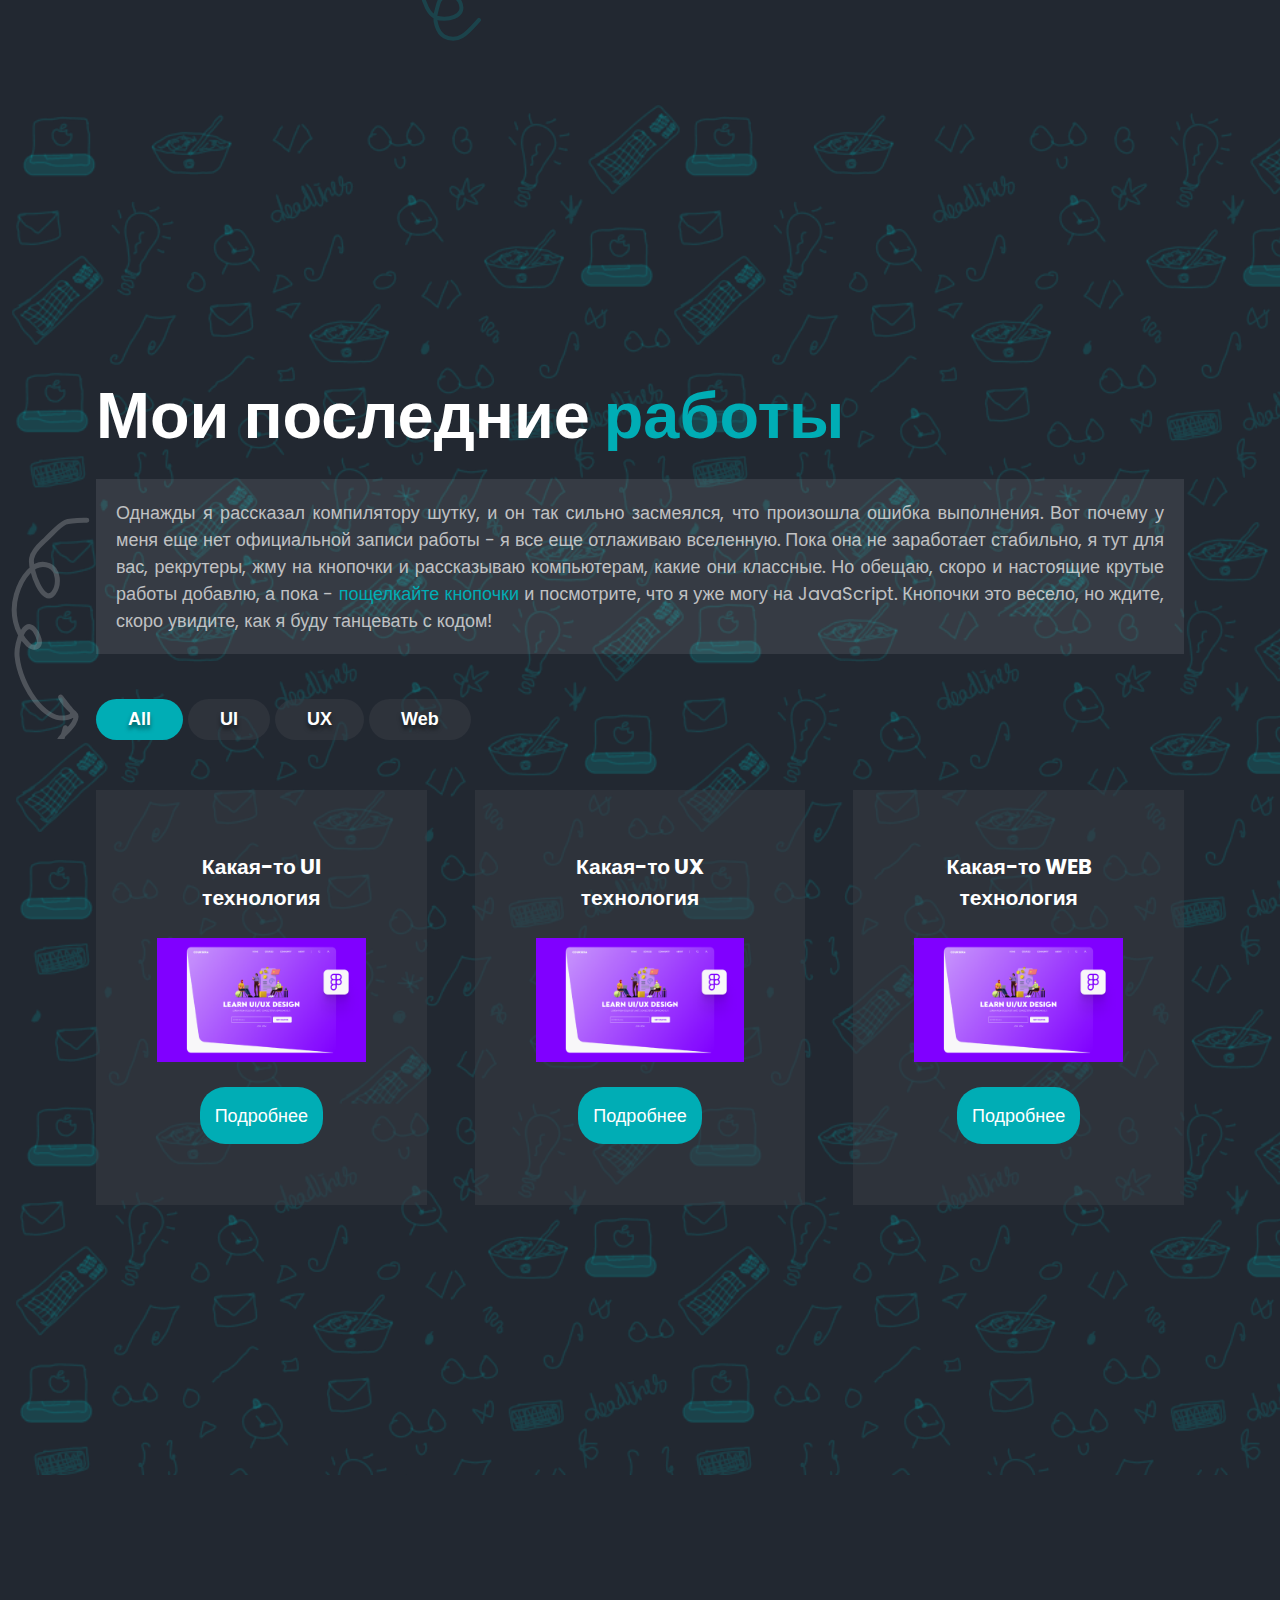
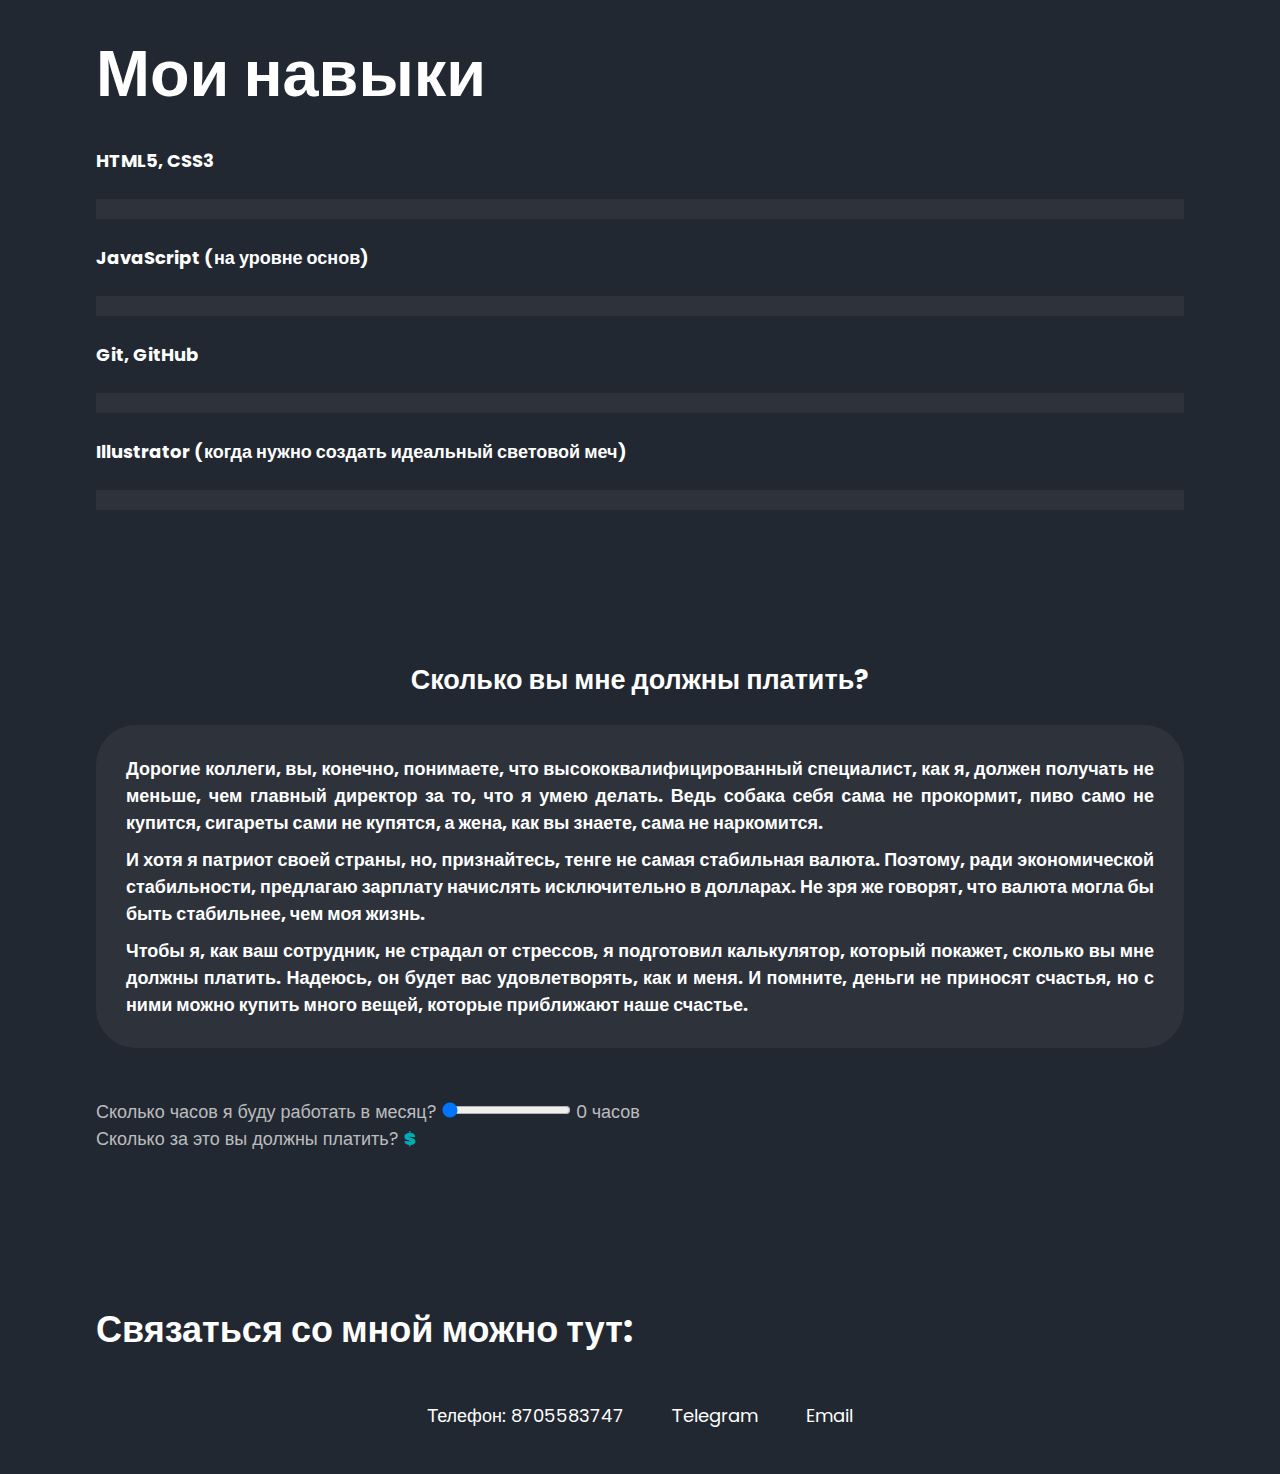
==== commit 201c789c: "feat: create price and preloader js logik" ====
--- a/index.html
+++ b/index.html
@@ -13,6 +13,10 @@
     <link rel="stylesheet" href="./css/style.css" />
   </head>
   <body>
+    <div class="preloader">
+      <p>До загрузки самого лучшего резюме осталось <span>5</span> секунд</p>
+    </div>
+
     <header class="header">
       <div class="container">
         <div class="header__top">
@@ -41,7 +45,7 @@
                 <a class="header__nav-link" href="#me"> Кто я? </a>
               </li>
               <li class="header__nav-item">
-                <a class="header__nav-link" href="#"> Контакты </a>
+                <a class="header__nav-link" href="#contacts"> Контакты </a>
               </li>
             </ul>
           </nav>
@@ -211,24 +215,64 @@
             посмотрите, что я уже могу на JavaScript. Кнопочки это весело, но
             ждите, скоро увидите, как я буду танцевать с кодом!
           </p>
-          <button class="work__btn active" type="button">All</button>
+          <button class="work__btn active" type="button" data-work="ALL">
+            All
+          </button>
           <button class="work__btn" type="button" data-work="UI">UI</button>
           <button class="work__btn" type="button" data-work="UX">UX</button>
-          <button class="work__btn" type="button" data-work="WEB">Web Design</button>
+          <button class="work__btn" type="button" data-work="WEB">Web</button>
           <div class="works__container">
-            <div class="works__container-element">
-              <h3 class="works__container-title">Какая-то технология</h3>
+            <!-- <div class="works__container-element" data-work="UI">
+              <h3 class="works__container-title">Какая-то UI технология</h3>
               <img src="./img/work1.png" alt="work1" />
               <a href="#" class="works__container-link">Подробнее</a>
             </div>
-            <div class="works__container-element">
-              <h3 class="works__container-title">Какая-то технология</h3>
+            <div class="works__container-element" data-work="UX">
+              <h3 class="works__container-title">Какая-то UX технология</h3>
               <img src="./img/work1.png" alt="work1" />
             </div>
-            <div class="works__container-element">
-              <h3 class="works__container-title">Какая-то технология</h3>
+            <div class="works__container-element" data-work="WEB">
+              <h3 class="works__container-title">Какая-то WEB технология</h3>
               <img src="./img/work1.png" alt="work1" />
-            </div>
+            </div> -->
+          </div>
+
+          <div class="dogs">
+            <video
+              id="myVideo"
+              width="640"
+              height="360"
+              controls
+              muted
+              autoplay
+            >
+              <source src="./video/dog.mp4" type="video/mp4" />
+              Your browser does not support the video tag.
+            </video>
+            <div class="text">
+              <p>
+                Приветствую вас в мире моего кода, где каждый щелчок мыши — это
+                шанс встретить срущего французского бульдога (на самом деле я
+                решил не подвергать вас кодовому стрессу и выбрал смешное видео
+                с французским бульдогом, который вместо кода предпочитает
+                создавать искусство)! Почему именно бульдог, а не технологии? Да
+                потому что, как и в программировании, в жизни нужно добавлять
+                немного неожиданности и юмора.
+              </p>
+              <p>
+                Этот бульдог — мой неоценимый партнер в киберпространстве.
+                Вместо того чтобы скучно расписывать технологический стек, я
+                решил представить его в виде бульдога, потому что, как и с
+                кодом, с ним нужно заботиться, понимать, и иногда... чуть-чуть
+                удивляться.
+              </p>
+              <p>
+                Он считает, что программирование — это искусство, и какой же
+                артист не любит немного шалить? Поэтому, вместо обычных строк
+                кода, представьте себе его шедевры на клавиатуре.
+              </p>
+            </div>
+            <div class="close__btn-dog">x</div>
           </div>
         </div>
       </section>
@@ -255,8 +299,60 @@
           </div>
         </div>
       </section>
+      <section class="price">
+        <div class="container">
+          <h2 class="price__tiltle">Сколько вы мне должны платить?</h2>
+          <div class="price__text">
+            <p class="price_disc">
+              Дорогие коллеги, вы, конечно, понимаете, что
+              высококвалифицированный специалист, как я, должен получать не
+              меньше, чем главный директор за то, что я умею делать. Ведь собака
+              себя сама не прокормит, пиво само не купится, сигареты сами не
+              купятся, а жена, как вы знаете, сама не наркомится.
+            </p>
+            <p class="price_disc">
+              И хотя я патриот своей страны, но, признайтесь, тенге не самая
+              стабильная валюта. Поэтому, ради экономической стабильности,
+              предлагаю зарплату начислять исключительно в долларах. Не зря же
+              говорят, что валюта могла бы быть стабильнее, чем моя жизнь.
+            </p>
+            <p class="price_disc">
+              Чтобы я, как ваш сотрудник, не страдал от стрессов, я подготовил
+              калькулятор, который покажет, сколько вы мне должны платить.
+              Надеюсь, он будет вас удовлетворять, как и меня. И помните, деньги
+              не приносят счастья, но с ними можно купить много вещей, которые
+              приближают наше счастье.
+            </p>
+          </div>
+
+          <div class="calculator">
+            <div class="calculator__block calculator__block--hours">
+              <label class="calculator__label" for="hours"
+                >Сколько часов я буду работать в месяц?</label
+              >
+              <input
+                type="range"
+                id="hours"
+                name="hours"
+                min="0"
+                max="100"
+                value="0"
+                class="calculator__slider"
+              />
+              <span class="calculator__hours">0 часов</span>
+            </div>
+
+            <div class="calculator__block calculator__block--payment">
+              <label class="calculator__label" for="payment"
+                >Сколько за это вы должны платить?</label
+              >
+              <span class="calculator__currency">$</span>
+            </div>
+          </div>
+        </div>
+      </section>
     </main>
-    <footer class="footer">
+    <footer class="footer" id="contacts">
       <div class="container">
         <h2 class="footer__title">Связаться со мной можно тут:</h2>
         <ul class="footer__list">
@@ -284,5 +380,9 @@
     <script src="./js/toogle.js"></script>
     <script src="./js/down.js"></script>
     <script src="./js/findMe.js"></script>
+    <script src="./js/video.js"></script>
+    <script src="./js/skills.js"></script>
+    <script src="./js/calculate.js"></script>
+    <script src="./js/preloader.js"></script>
   </body>
 </html>
--- a/css/style.css
+++ b/css/style.css
@@ -1,9 +1,9 @@
 *,
-*::after,
-*::before {
+::after,
+::before {
   box-sizing: border-box;
-  margin: 0;
-  padding: 0;
+  margin: 0px;
+  padding: 0px;
 }
 
 html {
@@ -29,7 +29,7 @@
   background-color: var(--main-bg-color);
   display: flex;
   flex-direction: column;
-  font-family: "Poppins", sans-serif;
+  font-family: Poppins, sans-serif;
   justify-content: space-between;
   min-height: 100vh;
   color: var(--main-font-color);
@@ -46,8 +46,8 @@
 
 .container {
   max-width: 1440px;
-  margin: 0 auto;
-  padding: 0 96px;
+  margin: 0px auto;
+  padding: 0px 96px;
 }
 
 .header__top {
@@ -55,7 +55,7 @@
   flex-wrap: wrap;
   align-items: center;
   justify-content: space-between;
-  padding: 48px 0;
+  padding: 48px 0px;
 }
 
 .header__theme-icon {
@@ -69,7 +69,7 @@
 
 .header__nav-list {
   display: flex;
-  grid-gap: 0 48px;
+  gap: 0px 48px;
 }
 
 .header__nav-item {
@@ -91,7 +91,7 @@
 
 .header__logo-link,
 .header__nav-link {
-  transition: all 0.8s;
+  transition: all 0.8s ease 0s;
 }
 
 .header__logo-link:hover,
@@ -99,11 +99,13 @@
   opacity: 0.6;
   cursor: pointer;
 }
+
 .about__title {
   padding-top: 150px;
 }
+
 .about__title,
-.about__title-decoration  {
+.about__title-decoration {
   padding-top: 150px;
   max-width: 720px;
   color: var(--light-color);
@@ -111,12 +113,12 @@
   font-size: 3.6em;
   font-style: normal;
   font-weight: 700;
-  line-height: 96px; /* 150% */
+  line-height: 96px;
 }
 
 .about__title-decoration {
   color: var(--accent-color);
-  padding: 0;
+  padding: 0px;
 }
 
 .about__link-find {
@@ -129,18 +131,18 @@
   padding: 10px 32px;
   border-radius: 24px;
   margin-right: 24px;
-  transition: all 0.8s;
+  transition: all 0.8s ease 0s;
   margin-top: 48px;
 }
 
 .about__link-find:hover {
-  text-shadow: 0px 4px 4px rgba(0, 0, 0, 0.5);
+  text-shadow: rgba(0, 0, 0, 0.5) 0px 4px 4px;
   opacity: 0.6;
 }
 
 .about__link-cv {
   display: inline-flex;
-  grid-gap: 0 15px;
+  gap: 0px 15px;
   align-items: center;
   border-radius: 24px;
   background-color: var(--dark-color);
@@ -151,11 +153,11 @@
   font-weight: 700;
   line-height: normal;
   padding: 10px 32px;
-  transition: all 0.8s;
+  transition: all 0.8s ease 0s;
 }
 
 .about__link-cv:hover {
-  text-shadow: 0px 4px 4px rgba(0, 0, 0, 0.5);
+  text-shadow: rgba(0, 0, 0, 0.5) 0px 4px 4px;
   opacity: 0.7;
 }
 
@@ -165,11 +167,10 @@
 
 .about {
   padding-left: 85px;
-  background-image: url(../img/bg__about.svg);
+  background-image: url("../img/bg__about.svg");
   background-repeat: no-repeat;
   background-size: contain;
-  background-position-x: right;
-  background-position-y: bottom;
+  background-position: 100% 100%;
 }
 
 .about__title {
@@ -179,14 +180,14 @@
 .about__title::before {
   position: absolute;
   opacity: 0.05;
-  transition: opacity 2s; /* Длительность и тип анимации */
+  transition: opacity 2s ease 0s;
   content: "";
   background-repeat: no-repeat;
   left: -85px;
   bottom: -85px;
   width: 89.962px;
   height: 221.69px;
-  background-image: url(../img/arrow.svg);
+  background-image: url("../img/arrow.svg");
 }
 
 .about__link {
@@ -209,25 +210,25 @@
 }
 
 .jump {
-  animation: jumpAnimation 0.5s infinite alternate;
+  animation: 0.5s ease 0s infinite alternate none running jumpAnimation;
 }
 
 @keyframes jumpAnimation {
   0%,
   100% {
-    transform: translateY(0);
+    transform: translateY(0px);
   }
+
   50% {
     transform: translateY(-20px);
   }
 }
 
 .bio {
-  background-image: url(../img/bg__bio.svg);
+  background-image: url("../img/bg__bio.svg");
   background-repeat: no-repeat;
   background-size: 36%;
-  background-position-x: right;
-  background-position-y: top;
+  background-position: 100% 0%;
   padding-bottom: 300px;
 }
 
@@ -245,18 +246,18 @@
 .bio__title::after {
   content: "";
   position: absolute;
-  background-image: url(../img/music__bio.svg);
+  background-image: url("../img/music__bio.svg");
   background-repeat: no-repeat;
   width: 61.543px;
   height: 46.573px;
-  left: 0;
+  left: 0px;
   top: -75px;
 }
 
 .bio__title::before {
   content: "";
   position: absolute;
-  background-image: url(../img/lightbulb.svg);
+  background-image: url("../img/lightbulb.svg");
   background-repeat: no-repeat;
   width: 80px;
   height: 120px;
@@ -273,7 +274,7 @@
 .bio__info::before {
   content: "";
   position: absolute;
-  background-image: url(../img/arrrow__bio.svg);
+  background-image: url("../img/arrrow__bio.svg");
   background-repeat: no-repeat;
   width: 167.721px;
   height: 186.886px;
@@ -282,10 +283,10 @@
 }
 
 .work {
-  background-image: url(../img/bg__work.png);
+  background-image: url("../img/bg__work.png");
   background-repeat: no-repeat;
   background-size: cover;
-  padding: 270px 0;
+  padding: 270px 0px;
 }
 
 .works__title {
@@ -317,11 +318,11 @@
   bottom: -85px;
   width: 89.962px;
   height: 221.69px;
-  background-image: url(../img/arrow__work.svg);
+  background-image: url("../img/arrow__work.svg");
 }
 
 .works__disc.arrow-style::before {
-  background-image: url(../img/arrow__work2.svg);
+  background-image: url("../img/arrow__work2.svg");
 }
 
 .works__dics-decoration {
@@ -329,9 +330,9 @@
 }
 
 .work__btn {
-  transition: all .9s;
-  color: var(--light-color);
-  text-shadow: 0px 4px 4px rgba(0, 0, 0, 0.5);
+  transition: all 0.9s ease 0s;
+  color: var(--light-color);
+  text-shadow: rgba(0, 0, 0, 0.5) 0px 4px 4px;
   font-size: 1em;
   font-style: normal;
   font-weight: 700;
@@ -352,10 +353,9 @@
   background-color: var(--accent-color);
   display: block;
   padding: 15px;
-  margin: 0 auto;
+  margin: 25px auto 0px;
   color: var(--light-color);
   border-radius: 25px;
-  margin-top: 25px;
   text-align: center;
 }
 
@@ -363,15 +363,23 @@
   padding-top: 50px;
   display: grid;
   grid-template-columns: repeat(3, 1fr);
-  grid-gap: 0 48px;
+  gap: 48px;
+  transition: all 0.9s ease-in-out 0s;
 }
 
 .works__container-element {
+  display: flex;
+  flex-direction: column;
+  justify-content: space-between;
   background-color: var(--btn-color);
   padding: 61px;
-}
-
-.works__container-title {
+  cursor: pointer;
+  overflow: hidden;
+  transition: all 0.8s ease 0s;
+}
+
+.works__container-title,
+.price__tiltle {
   color: var(--light-color);
   padding-bottom: 25px;
   text-align: center;
@@ -386,8 +394,9 @@
   line-height: normal;
 }
 
-.skilss__disc {
-  padding: 25px 0;
+.skilss__disc,
+.price_disc {
+  padding: 25px 0px;
   color: var(--light-color);
   font-size: 1em;
   font-style: normal;
@@ -403,33 +412,83 @@
 
 .skills__info-elm {
   background-color: var(--accent-color);
-  width: 70%;
+  width: 0;
   height: 20px;
+  transition: all 0.8s ease-in-out;
 }
 
 .skills {
-  padding: 150px 0;
+  padding: 150px 0px;
+}
+
+.price_disc {
+  padding: 5px;
+  text-align: justify;
+}
+
+.price__text {
+  border-radius: 40px;
+  padding: 25px;
+  background-color: var(--btn-color);
+}
+
+.price {
+  padding-bottom: 100px;
+}
+
+.calculator__currency {
+  color: var(--accent-color);
+  font-weight: 900;
 }
 
 .footer__title {
   font-size: 2em;
+}
+
+.calculator {
+  padding: 50px 0;
 }
 
 .footer__list {
   padding-top: 45px;
   display: flex;
-  grid-gap: 0 48px;
+  gap: 0px 48px;
   justify-content: center;
   padding-bottom: 45px;
 }
 
+.preloader {
+  position: fixed;
+  width: 100%;
+  height: 100%;
+  top: 0;
+  left: 0;
+  background-color: var(--main-bg-color);
+  color: white;
+  z-index: 99;
+}
+
+.preloader p{
+  position: relative;
+  top: 50%;
+  left: 50%;
+  transform: translate(-50%, -50%);
+  text-align: center;
+  transition: all .9s;
+  font-size: 29px;
+}
+
+.preloader p span {
+  color: var(--accent-color);
+}
+
 .footer__list-item {
   list-style: none;
 }
 
 .footer__list-link {
   color: var(--light-color);
-  transition: all 0.8s;
+  transition: all 0.8s ease 0s;
 }
 
 .footer__list-link:hover {
@@ -439,18 +498,18 @@
 .find__info-text,
 .cv__info-text {
   position: sticky;
-  transition: all 0.8s;
-  top: 0;
+  transition: all 0.8s ease 0s;
+  top: 0px;
   background-color: var(--dark-color);
   text-align: justify;
-  color: #fff;
+  color: rgb(255, 255, 255);
   line-height: 2em;
-  margin: 50px 0;
+  margin: 50px 0px;
   backdrop-filter: blur(5px);
-  width: 0;
-  height: 0;
+  width: 0px;
+  height: 0px;
   overflow: hidden;
-  padding: 0;
+  padding: 0px;
 }
 
 .find-decoration {
@@ -463,7 +522,85 @@
   font-size: 25px;
   cursor: pointer;
   position: absolute;
-  right: 0;
-  top: 0;
-  z-index: 999; 
-}
+  right: 0px;
+  top: 0px;
+  z-index: 999;
+}
+
+.none {
+  opacity: 0;
+  position: absolute;
+  left: 100%;
+}
+
+.dogs {
+  opacity: 0;
+  visibility: hidden;
+  position: fixed;
+  color: var(--light-color);
+  border-radius: 40px;
+  width: 80%;
+  height: 80%;
+  top: 50%;
+  left: 50%;
+  transform: translate(-50%, -50%);
+  overflow: hidden;
+  transition: all 0.8s;
+}
+
+.dogs__active {
+  opacity: 1;
+  visibility: visible;
+}
+
+.dogs::before {
+  content: "";
+  position: absolute;
+  top: 0px;
+  left: 0px;
+  width: 100%;
+  height: 100%;
+  background: rgba(0, 0, 0, 0.4);
+  border-radius: 40px;
+}
+
+#myVideo {
+  width: 100%;
+  height: 100%;
+  border-radius: 40px;
+  object-fit: cover;
+}
+
+.text {
+  border-radius: 40px;
+  padding: 25px;
+  width: 800px;
+  position: absolute;
+  top: 50%;
+  left: 50%;
+  transform: translate(-50%, -50%);
+  text-align: justify;
+  color: rgb(230, 46, 13);
+  line-height: 36px;
+  z-index: 2;
+}
+
+.text p {
+  max-width: 800px;
+  font-size: 24px;
+  margin-top: 25px;
+}
+
+.close__btn-dog {
+  cursor: pointer;
+  position: absolute;
+  top: 60px;
+  right: 60px;
+  padding: 25px;
+  text-align: justify;
+  z-index: 99;
+  font-size: 30px;
+  color: pink;
+  border-radius: 50%;
+  background-color: rgba(255, 192, 203, 0.153);
+}
